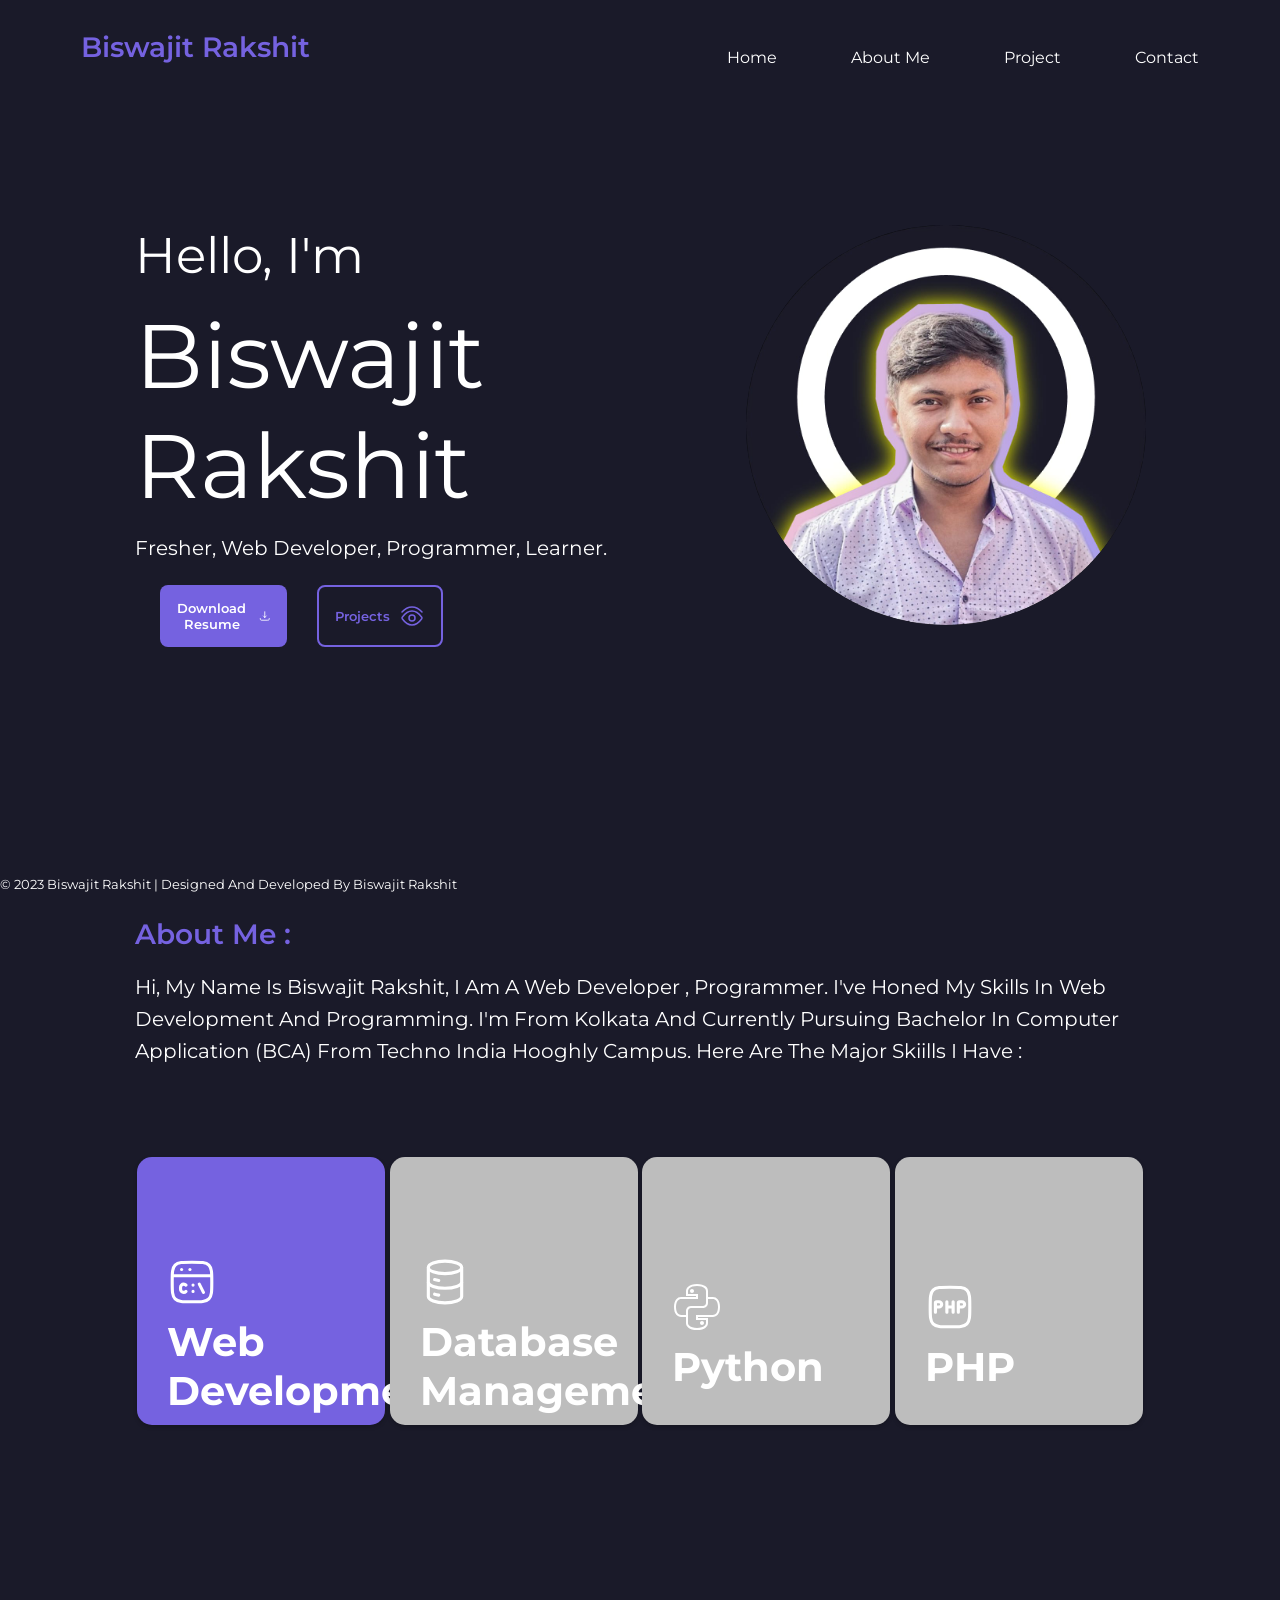
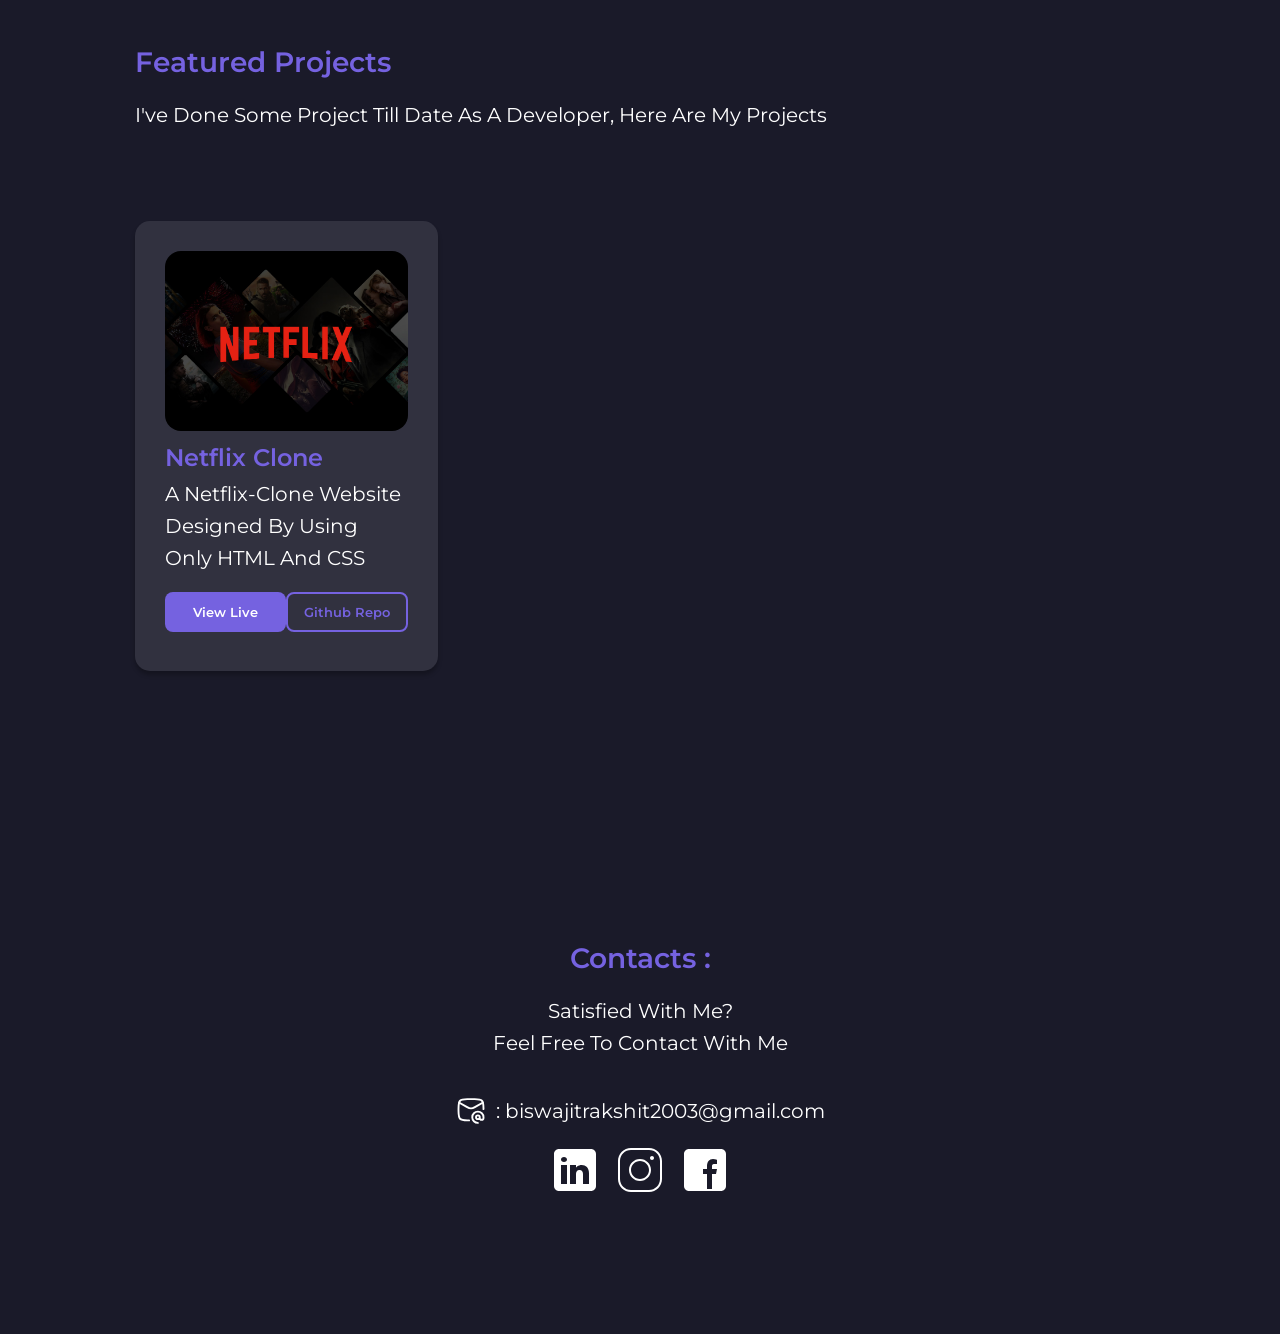
==== index.html @ 717f6776 "4.3" ====
<!DOCTYPE html>
<html lang="en">

<head>
    <meta charset="UTF-8">
    <meta name="viewport" content="width=device-width, initial-scale=1.0">
    <title>Biswajit Rakshit</title>
    <link rel="stylesheet" href="style.css?v=2">
</head>

<body>
    <header>
        <nav>
            <h1>Biswajit Rakshit</h1>
            <ul>
                <li><a href="#home">Home</a></li>
                <li><a href="#about">About Me</a></li>
                <li><a href="#project">Project</a></li>
                <li><a href="#contact">Contact</a></li>
            </ul>
        </nav>
    </header>
    <main>
        <div class="container" id="home">
            <div class="box1">
                <div class="hello">Hello, I'm</div>
                <div class="name">Biswajit Rakshit</div>
                <div class="profile">Fresher, Web Developer, Programmer, Learner. </div>
                <div class="button">
                    <button><span>Download Resume</span><svg xmlns="http://www.w3.org/2000/svg" width="24" height="24" viewBox="0 0 24 24" fill="none" class="injected-svg" data-src="https://hugeicons.storage.googleapis.com/icons/download-04-stroke-rounded.svg?type=svg" xmlns:xlink="http://www.w3.org/1999/xlink" role="img" color="#ffffff">
                        <path d="M12 14.5L12 4.5M12 14.5C11.2998 14.5 9.99153 12.5057 9.5 12M12 14.5C12.7002 14.5 14.0085 12.5057 14.5 12" stroke="#ffffff" stroke-width="1.5" stroke-linecap="round" stroke-linejoin="round"></path>
                        <path d="M20 16.5C20 18.982 19.482 19.5 17 19.5H7C4.518 19.5 4 18.982 4 16.5" stroke="#ffffff" stroke-width="1.5" stroke-linecap="round" stroke-linejoin="round"></path>
                        </svg></button>
                        <button><span>Projects</span><svg xmlns="http://www.w3.org/2000/svg" width="24" height="24" viewBox="0 0 24 24" fill="none" class="injected-svg" data-src="https://hugeicons.storage.googleapis.com/icons/eye-stroke-rounded.svg?type=svg" xmlns:xlink="http://www.w3.org/1999/xlink" role="img" color="#7562e0">
                            <path d="M2 8C2 8 6.47715 3 12 3C17.5228 3 22 8 22 8" stroke="#7562e0" stroke-width="1.5" stroke-linecap="round"></path>
                            <path d="M21.544 13.045C21.848 13.4713 22 13.6845 22 14C22 14.3155 21.848 14.5287 21.544 14.955C20.1779 16.8706 16.6892 21 12 21C7.31078 21 3.8221 16.8706 2.45604 14.955C2.15201 14.5287 2 14.3155 2 14C2 13.6845 2.15201 13.4713 2.45604 13.045C3.8221 11.1294 7.31078 7 12 7C16.6892 7 20.1779 11.1294 21.544 13.045Z" stroke="#7562e0" stroke-width="1.5"></path>
                            <path d="M15 14C15 12.3431 13.6569 11 12 11C10.3431 11 9 12.3431 9 14C9 15.6569 10.3431 17 12 17C13.6569 17 15 15.6569 15 14Z" stroke="#7562e0" stroke-width="1.5"></path>
                            </svg></button>
                </div>
            </div>
            <div class="box2">
                <img src="image/img.jpg" alt="image">
            </div>
        </div>
        <div class="aboutme" id="about">
            <h1>About Me :</h1>
            <p>Hi, my name is Biswajit Rakshit, I am a web developer , Programmer. I've honed my skills in Web Development and programming. i'm from kolkata and currently pursuing bachelor in computer application (BCA) from techno india hooghly campus. Here are the major skiills i have : </p>
            <div class="section">
                <div class="webdev"><svg xmlns="http://www.w3.org/2000/svg" width="50" height="50" viewBox="0 0 24 24" fill="none">
                    <path d="M2.5 12C2.5 7.52166 2.5 5.28249 3.89124 3.89124C5.28249 2.5 7.52166 2.5 12 2.5C16.4783 2.5 18.7175 2.5 20.1088 3.89124C21.5 5.28249 21.5 7.52166 21.5 12C21.5 16.4783 21.5 18.7175 20.1088 20.1088C18.7175 21.5 16.4783 21.5 12 21.5C7.52166 21.5 5.28249 21.5 3.89124 20.1088C2.5 18.7175 2.5 16.4783 2.5 12Z" stroke="#ffffff" stroke-width="1.5"/>
                    <path d="M2.5 9H21.5" stroke="#ffffff" stroke-width="1.5" stroke-linejoin="round"/>
                    <path d="M7 6H7.00898" stroke="#ffffff" stroke-width="1.5" stroke-linecap="round" stroke-linejoin="round"/>
                    <path d="M11 6H11.009" stroke="#ffffff" stroke-width="1.5" stroke-linecap="round" stroke-linejoin="round"/>
                    <path d="M9.11805 13.5C8.84339 13.1931 8.44425 13 8 13C7.17157 13 6.5 13.6716 6.5 14.5V15.5C6.5 16.3284 7.17157 17 8 17C8.44425 17 8.84339 16.8069 9.11805 16.5" stroke="#ffffff" stroke-width="1.5" stroke-linecap="round" stroke-linejoin="round"/>
                    <path d="M15.5 13L17.5 17" stroke="#ffffff" stroke-width="1.5" stroke-linecap="round" stroke-linejoin="round"/>
                    <path d="M12.4922 13.5H12.5012M12.4922 16.5H12.5012" stroke="#ffffff" stroke-width="1.5" stroke-linecap="round" stroke-linejoin="round"/>
                    </svg><h2>Web Development</h2></div>
                <div class="dbms"><svg xmlns="http://www.w3.org/2000/svg" width="50" height="50" viewBox="0 0 24 24" fill="none">
                    <ellipse cx="12" cy="5" rx="8" ry="3" stroke="#ffffff" stroke-width="1.5"/>
                    <path d="M7 10.8418C7.60158 11.0226 8.27434 11.1716 9 11.2817" stroke="#ffffff" stroke-width="1.5" stroke-linecap="round"/>
                    <path d="M20 12C20 13.6569 16.4183 15 12 15C7.58172 15 4 13.6569 4 12" stroke="#ffffff" stroke-width="1.5"/>
                    <path d="M7 17.8418C7.60158 18.0226 8.27434 18.1716 9 18.2817" stroke="#ffffff" stroke-width="1.5" stroke-linecap="round"/>
                    <path d="M20 5V19C20 20.6569 16.4183 22 12 22C7.58172 22 4 20.6569 4 19V5" stroke="#ffffff" stroke-width="1.5"/>
                    </svg><h2>Database Management</h2></div>
                <div class="python"><svg xmlns="http://www.w3.org/2000/svg" x="0px" y="0px" width="50" height="50" viewBox="0,0,256,256">
                    <g fill="#ffffff" fill-rule="nonzero" stroke="none" stroke-width="1" stroke-linecap="butt" stroke-linejoin="miter" stroke-miterlimit="10" stroke-dasharray="" stroke-dashoffset="0" font-family="none" font-weight="none" font-size="none" text-anchor="none" style="mix-blend-mode: normal"><g transform="scale(5.12,5.12)"><path d="M25,2c-4.05859,0 -6.8125,0.96875 -8.5625,2.375c-1.75,1.40625 -2.4375,3.21484 -2.4375,4.71875v4.90625h10v1h-14.90625c-1.82812,0 -3.68359,0.79297 -5,2.46875c-1.31641,1.67578 -2.09375,4.17578 -2.09375,7.53125c0,3.35547 0.77734,5.85547 2.09375,7.53125c1.31641,1.67578 3.17188,2.46875 5,2.46875h4.90625v5.90625c0,1.50391 0.6875,3.3125 2.4375,4.71875c1.75,1.40625 4.50391,2.375 8.5625,2.375c4.05859,0 6.8125,-0.96875 8.5625,-2.375c1.75,-1.40625 2.4375,-3.21484 2.4375,-4.71875v-4.90625h-10v-1h14.90625c1.82813,0 3.68359,-0.79297 5,-2.46875c1.31641,-1.67578 2.09375,-4.17578 2.09375,-7.53125c0,-3.35547 -0.77734,-5.85547 -2.09375,-7.53125c-1.31641,-1.67578 -3.17187,-2.46875 -5,-2.46875h-4.90625v-5.90625c0,-1.54297 -0.68359,-3.35547 -2.4375,-4.75c-1.75391,-1.39453 -4.50781,-2.34375 -8.5625,-2.34375zM25,4c3.74609,0 6.01563,0.875 7.3125,1.90625c1.29688,1.03125 1.6875,2.23047 1.6875,3.1875v11.90625c0,1.65625 -1.34375,3 -3,3h-12c-2.05859,0 -3.83203,1.26953 -4.59375,3.0625c-0.12891,0.29688 -0.24609,0.61328 -0.3125,0.9375c-0.06641,0.32422 -0.09375,0.65625 -0.09375,1v4h-4.90625c-1.26953,0 -2.44531,-0.49609 -3.40625,-1.71875c-0.96094,-1.22266 -1.6875,-3.23828 -1.6875,-6.28125c0,-3.04297 0.72656,-5.05859 1.6875,-6.28125c0.96094,-1.22266 2.13672,-1.71875 3.40625,-1.71875h16.90625v-5h-10v-2.90625c0,-0.89453 0.38672,-2.11328 1.6875,-3.15625c1.30078,-1.04297 3.57031,-1.9375 7.3125,-1.9375zM20,7c-1.10156,0 -2,0.89844 -2,2c0,1.10156 0.89844,2 2,2c1.10156,0 2,-0.89844 2,-2c0,-1.10156 -0.89844,-2 -2,-2zM36,17h4.90625c1.26953,0 2.44531,0.49609 3.40625,1.71875c0.96094,1.22266 1.6875,3.23828 1.6875,6.28125c0,3.04297 -0.72656,5.05859 -1.6875,6.28125c-0.96094,1.22266 -2.13672,1.71875 -3.40625,1.71875h-16.90625v5h10v2.90625c0,0.89453 -0.38672,2.11328 -1.6875,3.15625c-1.30078,1.04297 -3.57031,1.9375 -7.3125,1.9375c-3.74219,0 -6.01172,-0.89453 -7.3125,-1.9375c-1.30078,-1.04297 -1.6875,-2.26172 -1.6875,-3.15625v-11.90625c0,-0.20703 0.02344,-0.39844 0.0625,-0.59375c0.28125,-1.36719 1.48828,-2.40625 2.9375,-2.40625h12c2.74609,0 5,-2.25391 5,-5zM30,39c-1.10156,0 -2,0.89844 -2,2c0,1.10156 0.89844,2 2,2c1.10156,0 2,-0.89844 2,-2c0,-1.10156 -0.89844,-2 -2,-2z"></path></g></g>
                    </svg><h2>Python</h2></div>
                <div class="php"><svg xmlns="http://www.w3.org/2000/svg" width="50" height="50" viewBox="0 0 24 24" fill="none">
                    <path d="M2.5 12C2.5 7.52166 2.5 5.28249 3.89124 3.89124C5.28249 2.5 7.52166 2.5 12 2.5C16.4783 2.5 18.7175 2.5 20.1088 3.89124C21.5 5.28249 21.5 7.52166 21.5 12C21.5 16.4783 21.5 18.7175 20.1088 20.1088C18.7175 21.5 16.4783 21.5 12 21.5C7.52166 21.5 5.28249 21.5 3.89124 20.1088C2.5 18.7175 2.5 16.4783 2.5 12Z" stroke="#ffffff" stroke-width="1.5"/>
                    <path d="M5 12V10C5 9.72386 5.22386 9.5 5.5 9.5H6.75C7.44036 9.5 8 10.0596 8 10.75C8 11.4404 7.44036 12 6.75 12H5ZM5 12V14.5" stroke="#ffffff" stroke-width="1.5" stroke-linecap="round" stroke-linejoin="round"/>
                    <path d="M16 12V10C16 9.72386 16.2239 9.5 16.5 9.5H17.75C18.4404 9.5 19 10.0596 19 10.75C19 11.4404 18.4404 12 17.75 12H16ZM16 12V14.5" stroke="#ffffff" stroke-width="1.5" stroke-linecap="round" stroke-linejoin="round"/>
                    <path d="M10.5 9.5V12M10.5 14.5V12M13.5 9.5V12M13.5 14.5V12M10.5 12H13.5" stroke="#ffffff" stroke-width="1.5" stroke-linecap="round" stroke-linejoin="round"/>
                    </svg><h2>PHP</h2></div>
            </div>
        </div></h2>
        <div class="projects" id="project">
            <h1>Featured Projects</h1>
            <p>I've done some project till date as a developer, here are my projects</p>
            <div class="proj">
                <div>
                    <img src="image/netflix.jpg" alt="netflix-clone">
                    <h2>Netflix clone </h2>
                    <p>A netflix-clone website Designed by using only HTML and CSS</p>
                    <div class="linkbutton">
                        <button>View Live</button>
                        <button>Github Repo</button>
                    </div>
                </div>
            </div>
        </div>
        <div class="contact" id="contact">
            <h1>Contacts :</h1>
            <p>Satisfied With Me?</p>
            <p>feel free to contact with me</p>
            <p><svg xmlns="http://www.w3.org/2000/svg" width="30" height="30" viewBox="0 0 24 24" fill="none">
                <path d="M2 5L8.91302 8.92462C11.4387 10.3585 12.5613 10.3585 15.087 8.92462L22 5" stroke="#ffffff" stroke-width="1.5" stroke-linejoin="round"/>
                <path d="M10.5 19.5C10.0337 19.4939 9.56682 19.485 9.09883 19.4732C5.95033 19.3941 4.37608 19.3545 3.24496 18.2184C2.11383 17.0823 2.08114 15.5487 2.01577 12.4814C1.99475 11.4951 1.99474 10.5147 2.01576 9.52843C2.08114 6.46113 2.11382 4.92748 3.24495 3.79139C4.37608 2.6553 5.95033 2.61573 9.09882 2.53658C11.0393 2.4878 12.9607 2.48781 14.9012 2.53659C18.0497 2.61574 19.6239 2.65532 20.755 3.79141C21.8862 4.92749 21.9189 6.46114 21.9842 9.52844C21.9939 9.98251 21.9991 10.1965 21.9999 10.5" stroke="#ffffff" stroke-width="1.5" stroke-linecap="round" stroke-linejoin="round"/>
                <path d="M19 17C19 17.8284 18.3284 18.5 17.5 18.5C16.6716 18.5 16 17.8284 16 17C16 16.1716 16.6716 15.5 17.5 15.5C18.3284 15.5 19 16.1716 19 17ZM19 17V17.5C19 18.3284 19.6716 19 20.5 19C21.3284 19 22 18.3284 22 17.5V17C22 14.5147 19.9853 12.5 17.5 12.5C15.0147 12.5 13 14.5147 13 17C13 19.4853 15.0147 21.5 17.5 21.5" stroke="#ffffff" stroke-width="1.5" stroke-linecap="round" stroke-linejoin="round"/>
                </svg>: biswajitrakshit2003@gmail.com</p>
            <div class="links">
                <a target="_blank" href="https://www.linkedin.com/in/biswajit-rakshit-617ba7246/"><svg xmlns="http://www.w3.org/2000/svg" x="0px" y="0px" width="50" height="50" viewBox="0,0,256,256">
                    <g fill="#ffffff" fill-rule="nonzero" stroke="none" stroke-width="1" stroke-linecap="butt" stroke-linejoin="miter" stroke-miterlimit="10" stroke-dasharray="" stroke-dashoffset="0" font-family="none" font-weight="none" font-size="none" text-anchor="none" style="mix-blend-mode: normal"><g transform="scale(5.12,5.12)"><path d="M41,4h-32c-2.76,0 -5,2.24 -5,5v32c0,2.76 2.24,5 5,5h32c2.76,0 5,-2.24 5,-5v-32c0,-2.76 -2.24,-5 -5,-5zM17,20v19h-6v-19zM11,14.47c0,-1.4 1.2,-2.47 3,-2.47c1.8,0 2.93,1.07 3,2.47c0,1.4 -1.12,2.53 -3,2.53c-1.8,0 -3,-1.13 -3,-2.53zM39,39h-6c0,0 0,-9.26 0,-10c0,-2 -1,-4 -3.5,-4.04h-0.08c-2.42,0 -3.42,2.06 -3.42,4.04c0,0.91 0,10 0,10h-6v-19h6v2.56c0,0 1.93,-2.56 5.81,-2.56c3.97,0 7.19,2.73 7.19,8.26z"></path></g></g>
                    </svg></a>
                <a target="_blank" href="https://www.instagram.com/iam.biswa__/"><svg xmlns="http://www.w3.org/2000/svg" x="0px" y="0px" width="50" height="50" viewBox="0,0,256,256">
                    <g fill="#ffffff" fill-rule="nonzero" stroke="none" stroke-width="1" stroke-linecap="butt" stroke-linejoin="miter" stroke-miterlimit="10" stroke-dasharray="" stroke-dashoffset="0" font-family="none" font-weight="none" font-size="none" text-anchor="none" style="mix-blend-mode: normal"><g transform="scale(5.12,5.12)"><path d="M16,3c-7.16752,0 -13,5.83248 -13,13v18c0,7.16752 5.83248,13 13,13h18c7.16752,0 13,-5.83248 13,-13v-18c0,-7.16752 -5.83248,-13 -13,-13zM16,5h18c6.08648,0 11,4.91352 11,11v18c0,6.08648 -4.91352,11 -11,11h-18c-6.08648,0 -11,-4.91352 -11,-11v-18c0,-6.08648 4.91352,-11 11,-11zM37,11c-1.10457,0 -2,0.89543 -2,2c0,1.10457 0.89543,2 2,2c1.10457,0 2,-0.89543 2,-2c0,-1.10457 -0.89543,-2 -2,-2zM25,14c-6.06329,0 -11,4.93671 -11,11c0,6.06329 4.93671,11 11,11c6.06329,0 11,-4.93671 11,-11c0,-6.06329 -4.93671,-11 -11,-11zM25,16c4.98241,0 9,4.01759 9,9c0,4.98241 -4.01759,9 -9,9c-4.98241,0 -9,-4.01759 -9,-9c0,-4.98241 4.01759,-9 9,-9z"></path></g></g>
                    </svg></a>
                <a target="_blank" href="https://www.facebook.com/biswajit.rakshit.7781"><svg xmlns="http://www.w3.org/2000/svg" x="0px" y="0px" width="50" height="50" viewBox="0,0,256,256">
                    <g fill="#ffffff" fill-rule="nonzero" stroke="none" stroke-width="1" stroke-linecap="butt" stroke-linejoin="miter" stroke-miterlimit="10" stroke-dasharray="" stroke-dashoffset="0" font-family="none" font-weight="none" font-size="none" text-anchor="none" style="mix-blend-mode: normal"><g transform="scale(5.12,5.12)"><path d="M41,4h-32c-2.76,0 -5,2.24 -5,5v32c0,2.76 2.24,5 5,5h32c2.76,0 5,-2.24 5,-5v-32c0,-2.76 -2.24,-5 -5,-5zM37,19h-2c-2.14,0 -3,0.5 -3,2v3h5l-1,5h-4v15h-5v-15h-4v-5h4v-3c0,-4 2,-7 6,-7c2.9,0 4,1 4,1z"></path></g></g>
                    </svg></a>
            </div>
        </div>
    </main>
    <footer>
        <p>
            &copy; 2023 Biswajit Rakshit | Designed and developed by Biswajit Rakshit
        </p>
    </footer>
</body>

</html>
---- style.css ----
@import url('https://fonts.googleapis.com/css2?family=Montserrat&display=swap');

* {
    margin: 0;
    padding: 0;
    background: #1A1A29;
    color: #fff;
    font-family: 'Montserrat', sans-serif;
}

header {
    height: 10vh;
    width: 100%;
    position: sticky;
    top: 0;
    z-index: 1;
}

h1 {
    color: #7562E0;
    font-size: 28px;
    font-style: normal;
    font-weight: 600;
    line-height: normal;
    margin-bottom: 20px;
}

nav {
    display: flex;
    padding: 30px 0 0 0;
    justify-content: space-around;
    align-items: center;
    gap: 20%;
}

nav h1 {
    color: #7562E0;
    font-size: 28px;
    font-style: normal;
    font-weight: 600;
    line-height: normal;
}

nav ul {
    display: flex;
    list-style: none;
    justify-content: flex-end;
    gap: 74px;
}

nav ul li a {
    text-decoration: none;
    color: #FFFFFF;
}

.container {
    padding: 15vh;
    display: grid;
    justify-content: start;
    grid-template-columns: 50% 50%;
}

.container .box2 img {
    width: 400px;
    height: 400px;
    border-radius: 200px;
    border: transparent;
}

.hello {
    font-size: 50px;
}

.name {
    font-size: 90px;
    padding: 15px 0;
}

.profile {
    font-size: 20px;
}

.button {
    display: flex;
    gap: 5px;
}

.button button {
    margin: 5% 0 0 5%;
    width: 25%;
    border: none;
    font-weight: 600;
    padding: 15px;
    cursor: pointer;
    display: flex;
    justify-content: center;
    align-items: center;
    background-color: #7562E0;
    border-radius: 8px;
    gap: 10px;
}

.button button:nth-child(2) {
    background: transparent;
    border: 2px solid #7562E0;
}

.button button span,
.button button svg {
    color: #fff;
    background-color: #7562E0;
}

.button button:nth-child(2) span,
.button button:nth-child(2) svg {
    color: #7562E0;
    background: transparent;
    font-weight: 600;
}

.box2 {
    display: flex;
    justify-content: center;
    padding-left: 21%;
}

.aboutme {
    padding: 15vh;
}

p {
    text-transform: capitalize;
    line-height: 32px;
    font-size: 20px;
}

.aboutme .section {
    height: 17vw;
    display: grid;
    grid-template-columns: 1fr 1fr 1fr 1fr;
    justify-items: center;
    justify-content: space-between;
    margin-top: 10vh;
}

.aboutme .section>div {
    width: 17vw;
    display: flex;
    justify-content: center;
    padding-top: 100px;
    padding-left: 30px;
    flex-direction: column;
    border-radius: 15px;
}

.aboutme .section>div h2,
.aboutme .section>div svg {
    background: transparent;
    font-size: 40px;
    padding-bottom: 10px;
}

.aboutme .section .webdev {
    background: #7562E0;
    box-shadow: 0px 2px 4px 0px rgba(0, 0, 0, 0.20);
}

.aboutme .section .dbms {
    background: #BDBDBD;
    box-shadow: 0px 2px 4px 0px rgba(0, 0, 0, 0.20);
}

.aboutme .section .python {
    background: #BDBDBD;
    box-shadow: 0px 2px 4px 0px rgba(0, 0, 0, 0.20);
}

.aboutme .section .php {
    background: #BDBDBD;
    box-shadow: 0px 2px 4px 0px rgba(0, 0, 0, 0.20);
}

.projects {
    padding: 15vh;
}

.projects .proj {
    margin-top: 10vh;
    display: grid;
    grid-template-columns: 1fr 1fr 1fr;
    height: 50vh;
    gap: 5%;
}

.proj>div {
    border-radius: 15px;
    background: #31313F;
    box-shadow: 0px 4px 4px 0px rgba(0, 0, 0, 0.25);
    display: flex;
    align-items: center;
    flex-direction: column;
}

.proj>div>img {
    object-fit: cover;
    border-radius: 16px;
    height: 40%;
    width: 80%;
    margin-top: 10%;
}

.proj>div>h2 {
    margin-top: 4%;
    width: 80%;
    text-transform: capitalize;
    background: transparent;
    color: #7562E0;
    font-size: 24px;
    font-weight: 600;
    line-height: normal;
}
.proj>div>p{
    margin: 2% 0;
    background: transparent;
    width: 80%;
}

.linkbutton {
width: 80%;
display: flex;
justify-content: space-around;
background: transparent;
margin: 4%;
}
.linkbutton button{
    height: 40px;
    width: 130px;
    color: #fff;
    background-color: #7562E0;
    border: none;
    font-weight: 600;
    cursor: pointer;
    border-radius: 8px;
}
.linkbutton button:nth-child(2){
    background: transparent;
    border: 2px solid #7562E0;
    color: #7562E0;
    font-weight: 600;
}

.contact {
    padding: 15vh;
    display: flex;
    align-items: center;
    justify-content: center;
    flex-direction: column;
}

.contact p:nth-child(4) {
    padding: 2vh;
    text-transform: none;
    display: flex;
    align-items: center;
    gap: 10px;
    margin-top: 2vh;
}

.links {
    display: flex;
    gap: 15px;
}

footer {
    color: aqua;
    width: 100vw;
    font-size: 12px;
    position: fixed;
    bottom: 0;
    padding-top: 10px;
}

footer p {
    text-transform: capitalize;
    font-size: 13px;
}

@media only screen and (max-width:455px) {
    * {
        margin: 0;
        padding: 0;
    }

    header {
        width: 100%;
        height: auto;
        padding-bottom: 20px;
    }

    nav {
        display: block;
    }

    nav h1 {
        margin-top: 0%;
        text-align: center;
    }

    nav ul {
        margin: auto;
        padding-top: 25px;
        width: 90vw;
        gap: 45px;
        justify-content: center;
        text-wrap: nowrap;
    }

    .hello {
        font-size: 30px;
    }

    .name {
        font-size: 40px;
    }

    .profile {
        font-size: 13px;
    }

    .container {
        display: flex;
        flex-direction: column;
        gap: 30px;
        padding: 100px 0px 100px 40px;
    }

    .box2 {
        align-items: center;
        padding: 0 0 0 0;
        margin-top: 25px;
    }

    .container .box2 img {
        width: 280px;
        height: 280px;
        margin: auto;
    }
    .aboutme .section{
        height: 31vw;
        grid-template-columns: 1fr 1fr;
        gap: 10px;
    }
    
    .aboutme .section>div{
        width: 31vw;
        padding-bottom:5%;
    }
    .aboutme .section>div h2{
        font-size: 15px;
    }
    .projects{
        margin-top: 30vh;
    }
    .button button {
        width: 140px;
        margin-top: 10%;
    }
    .aboutme,.projects,.contact{
        padding:15% 10%;
    }
    .projects .proj{
       display: flex;
       flex-direction: column;
    }

    .contact p:nth-child(4){
        font-size: 16px;
    }
    .contact{
        padding-bottom: 30%;
    }
    footer p{
        font-size: 10px;
    }
}
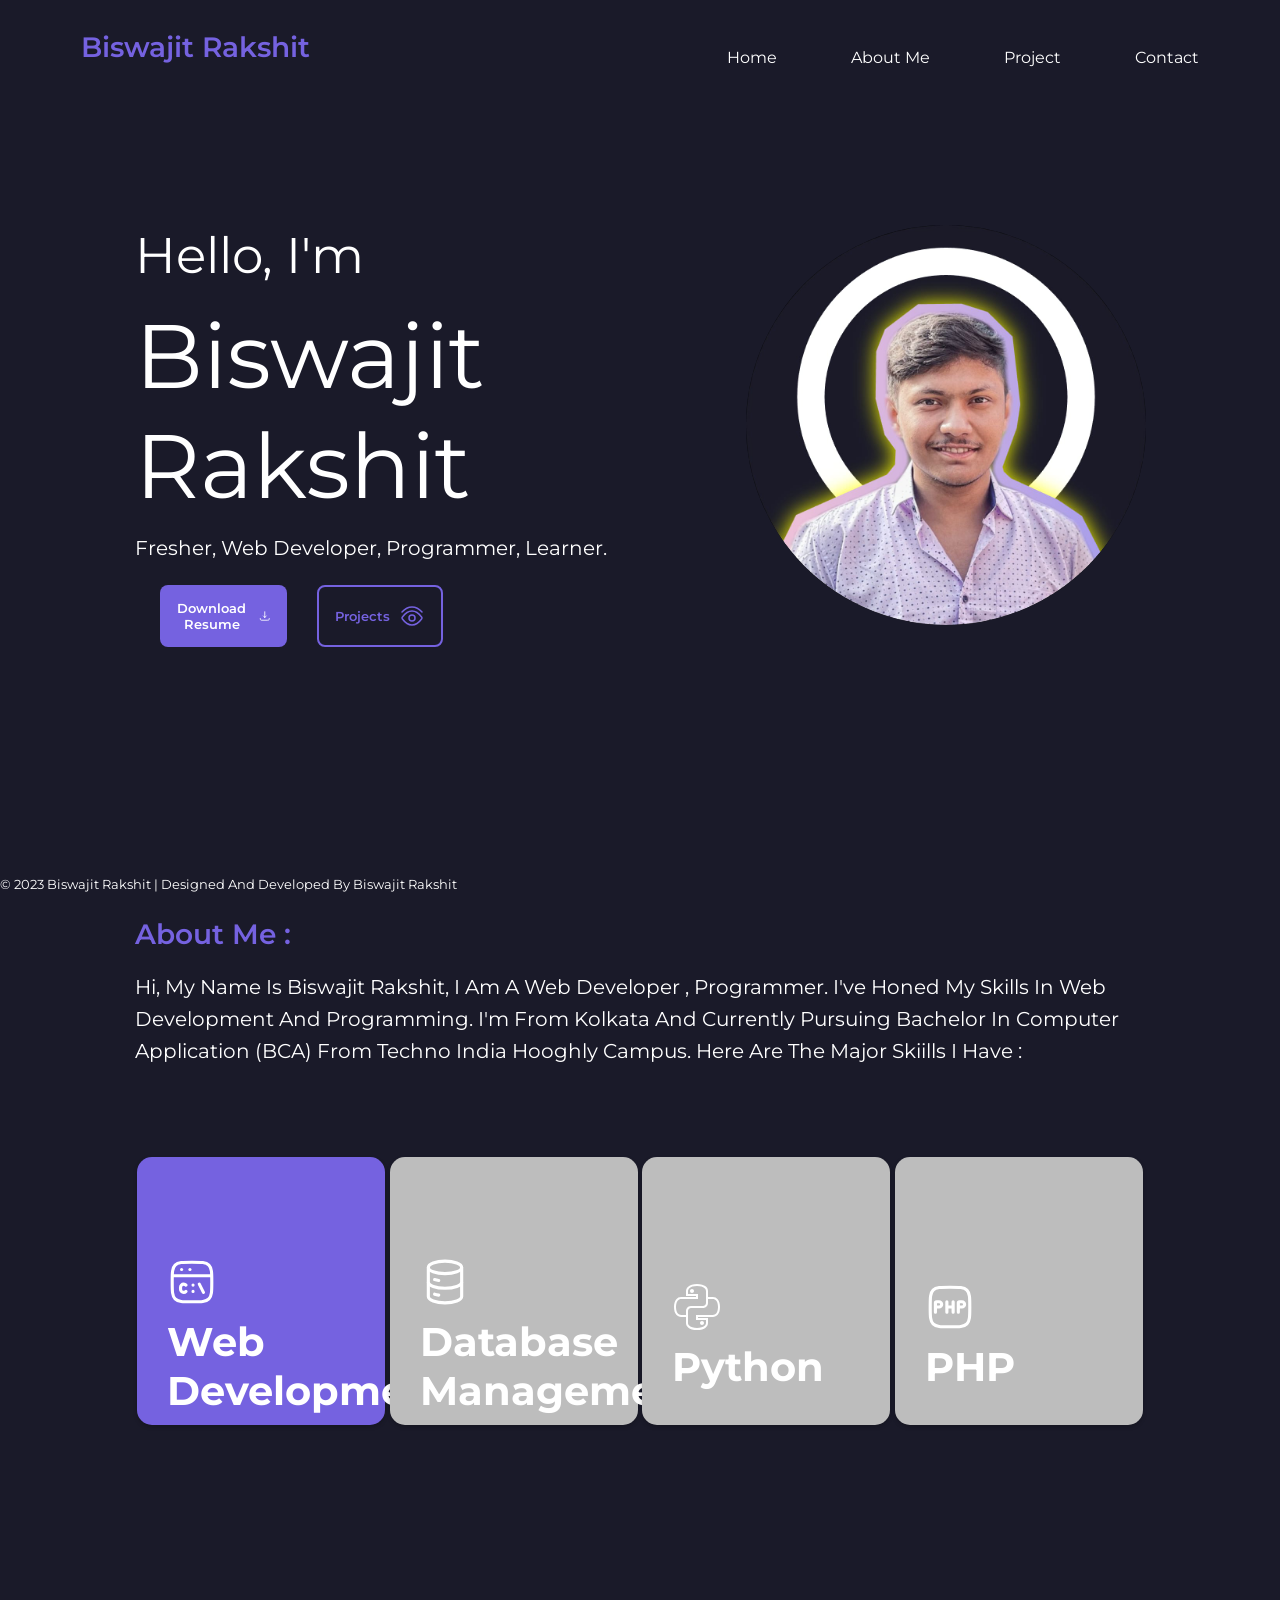
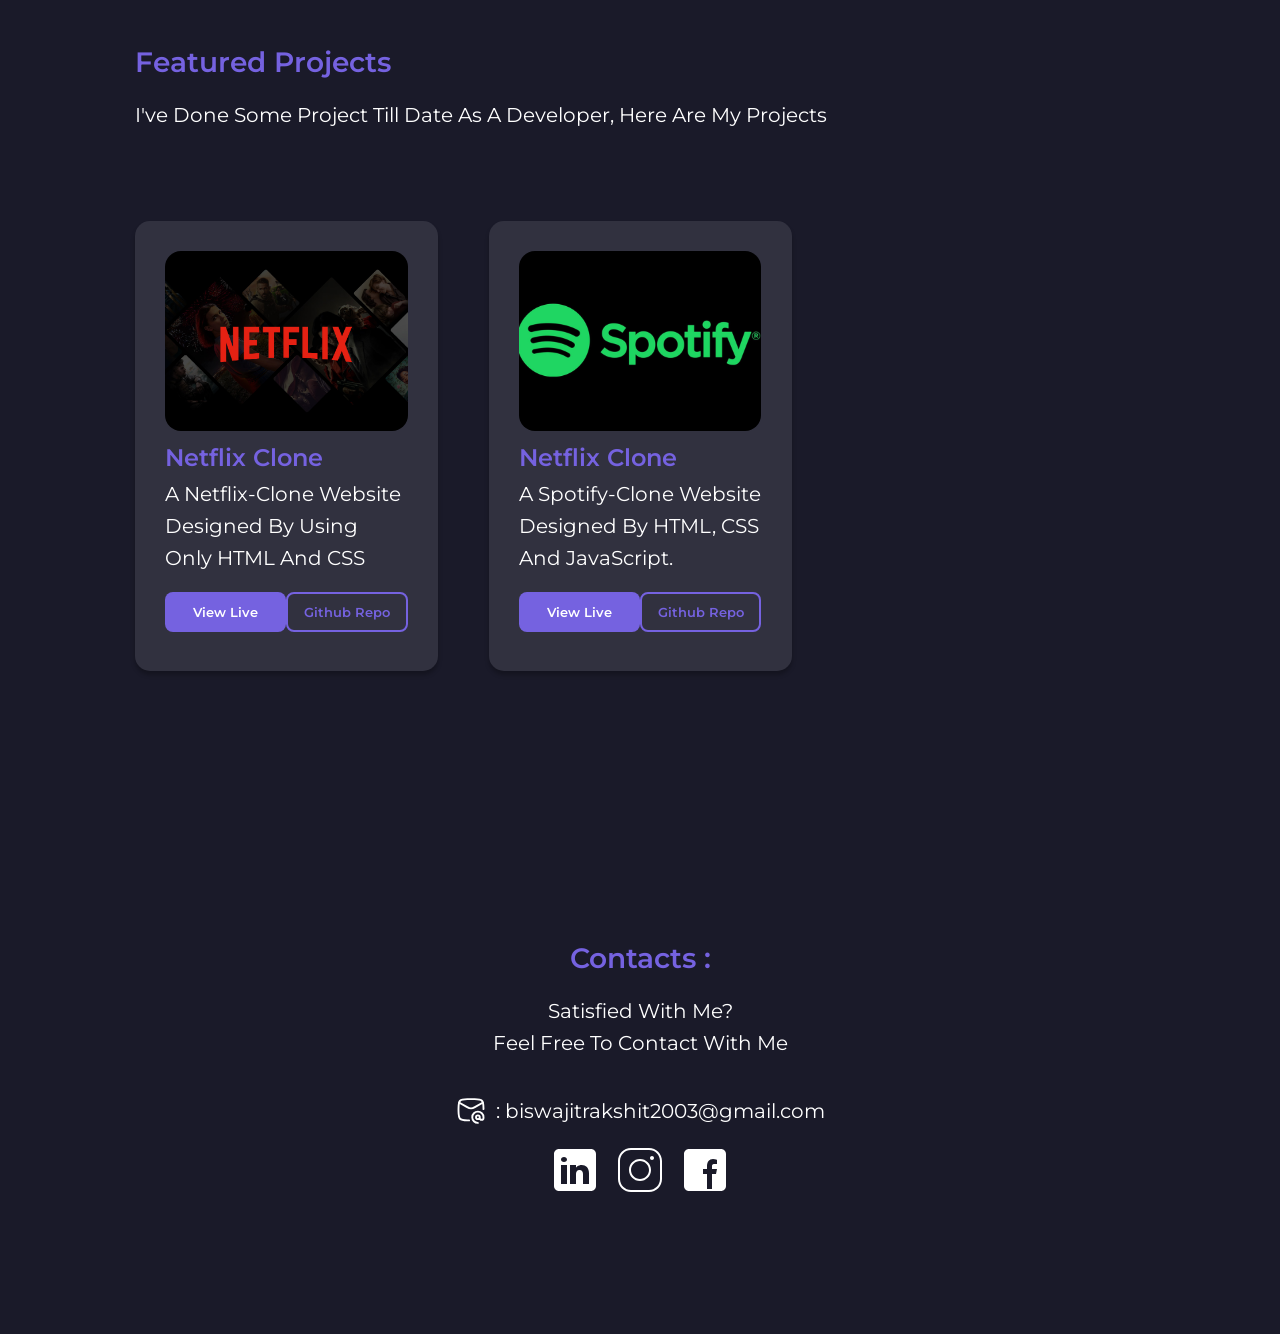
==== commit 31c82cd5: "4.3" ====
--- a/index.html
+++ b/index.html
@@ -86,6 +86,15 @@
                         <button>Github Repo</button>
                     </div>
                 </div>
+                <div>
+                    <img src="image/spotify.jpg" alt="spotify-clone">
+                    <h2>Netflix clone </h2>
+                    <p>A spotify-clone website Designed by HTML, CSS and JavaScript.</p>
+                    <div class="linkbutton">
+                        <button>View Live</button>
+                        <button>Github Repo</button>
+                    </div>
+                </div>
             </div>
         </div>
         <div class="contact" id="contact">
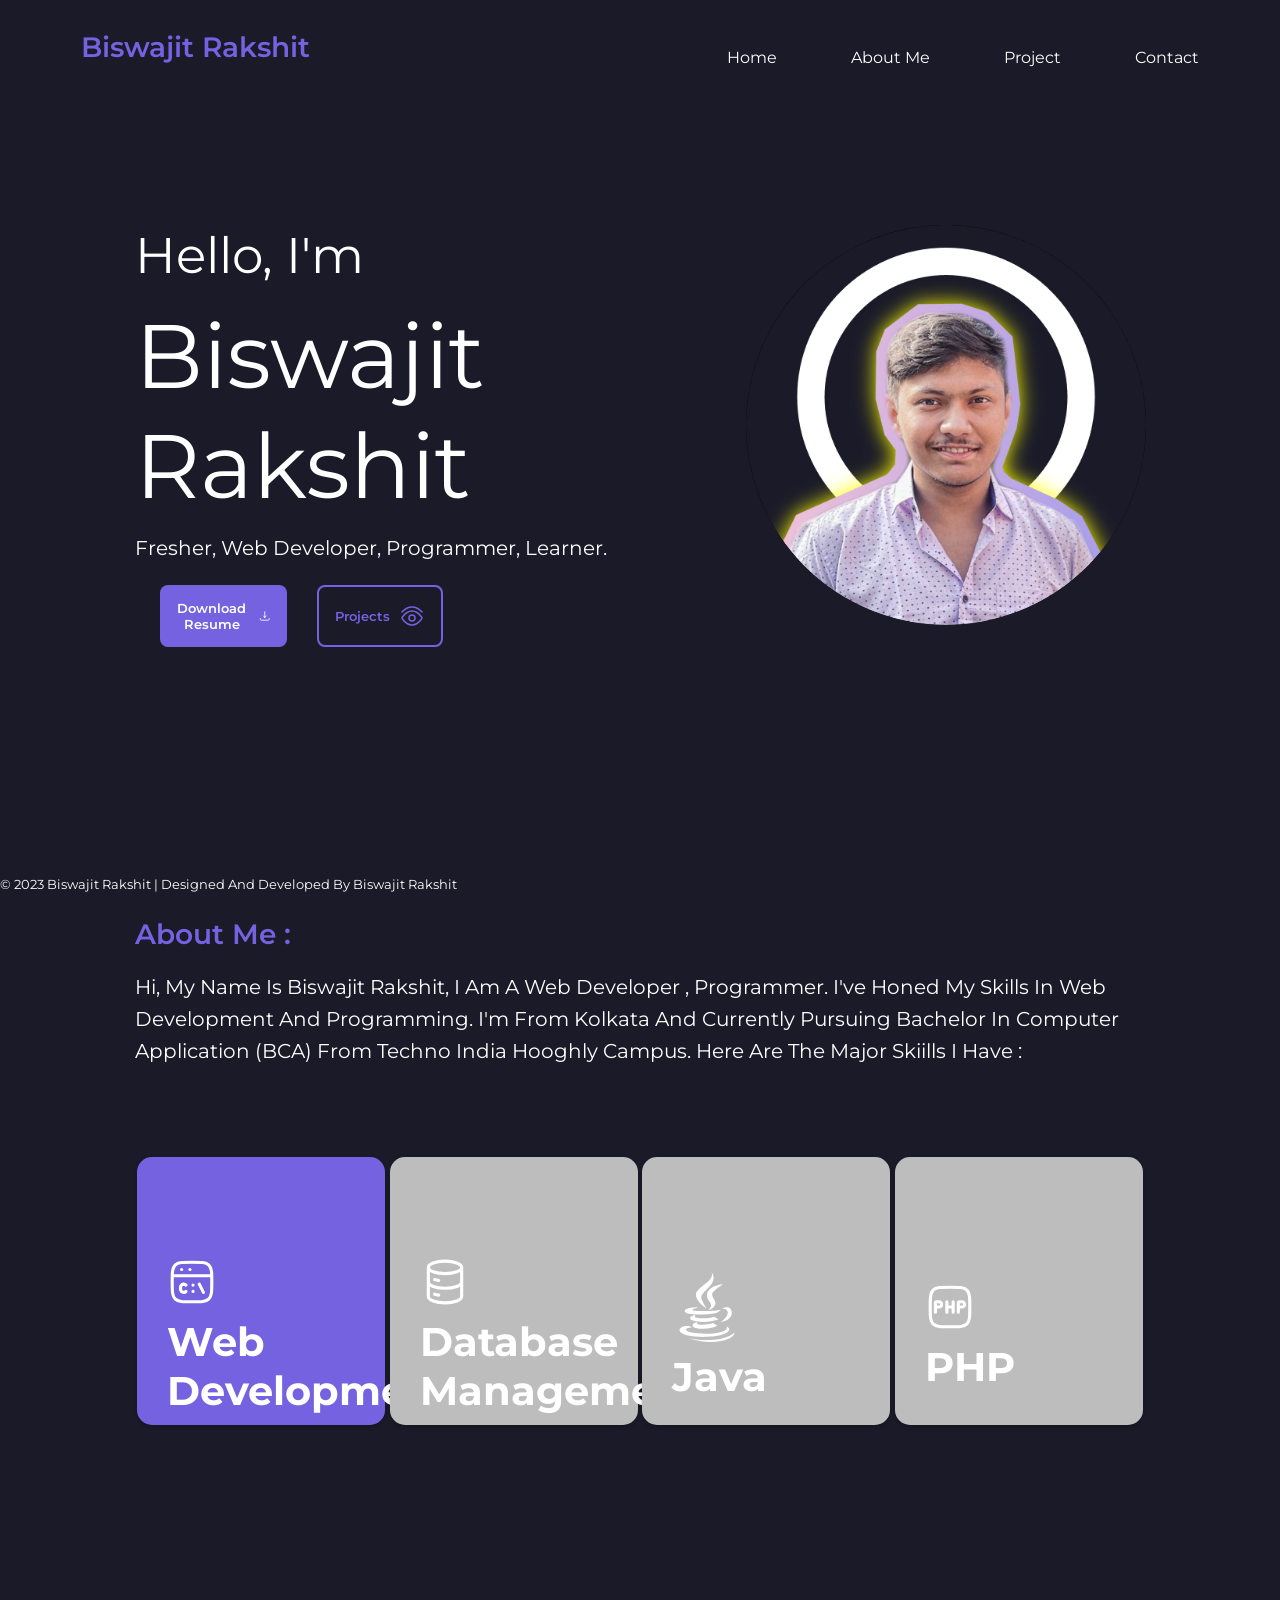
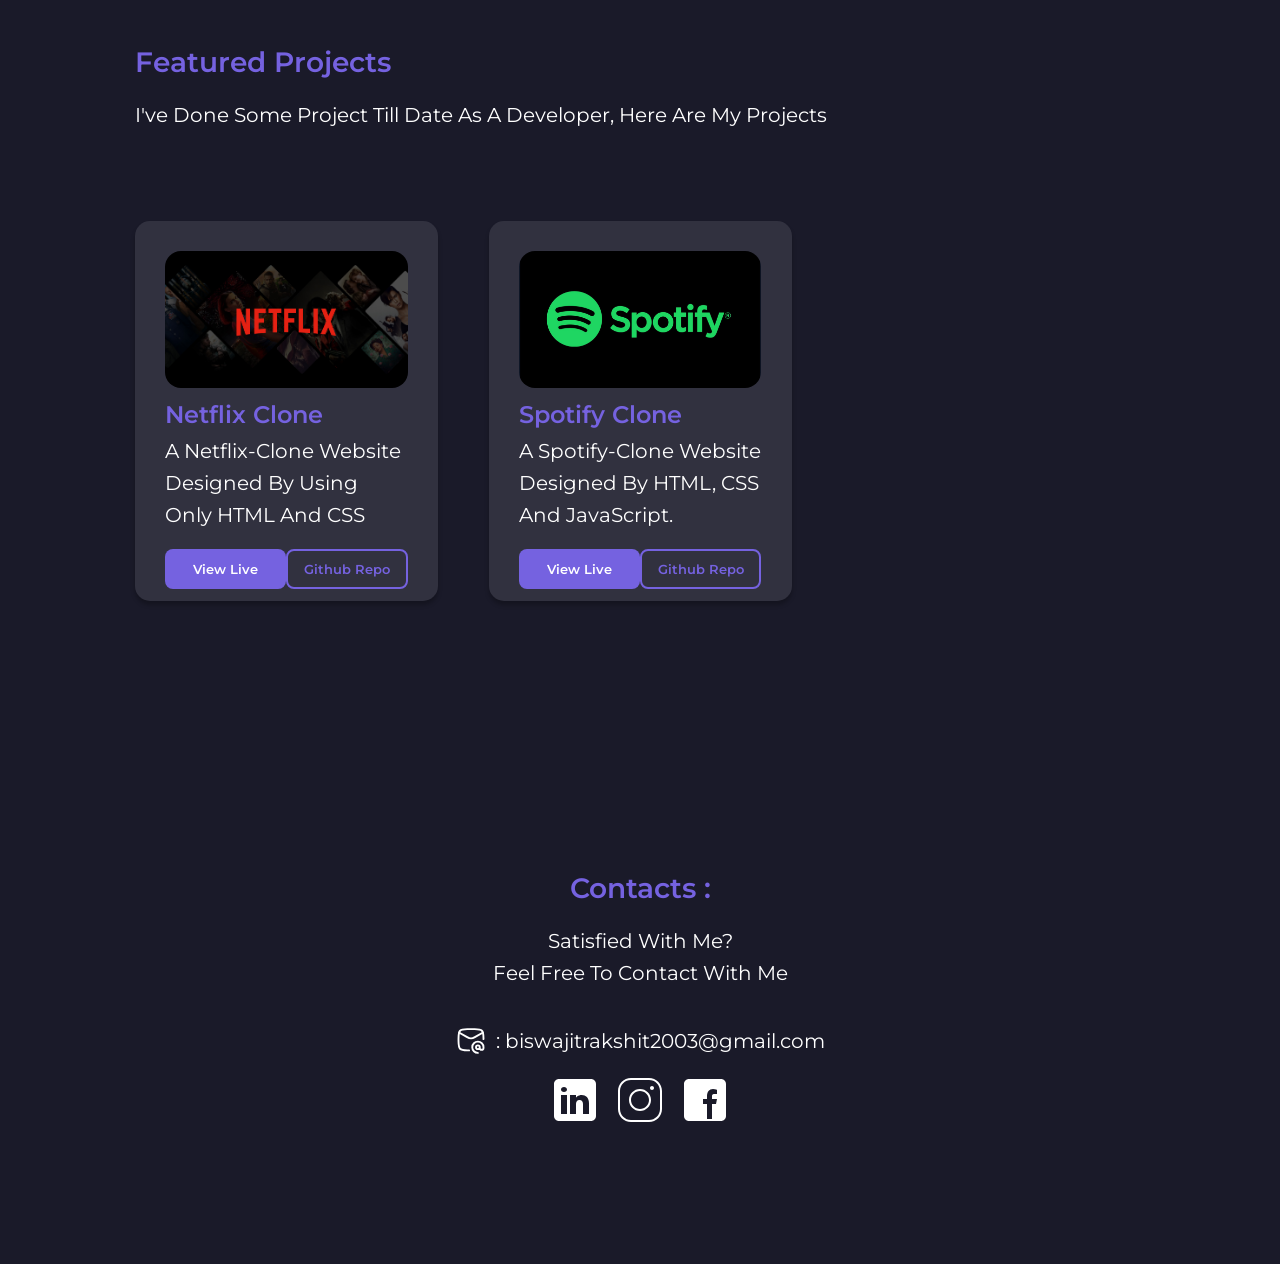
==== commit c0e6a923: "update" ====
--- a/index.html
+++ b/index.html
@@ -6,6 +6,8 @@
     <meta name="viewport" content="width=device-width, initial-scale=1.0">
     <title>Biswajit Rakshit</title>
     <link rel="stylesheet" href="style.css?v=2">
+    <link rel="stylesheet" href="mobile.css">
+    <link rel="icon" href="image/portfolio.ico" type="image/x-icon">
 </head>
 
 <body>
@@ -62,9 +64,9 @@
                     <path d="M7 17.8418C7.60158 18.0226 8.27434 18.1716 9 18.2817" stroke="#ffffff" stroke-width="1.5" stroke-linecap="round"/>
                     <path d="M20 5V19C20 20.6569 16.4183 22 12 22C7.58172 22 4 20.6569 4 19V5" stroke="#ffffff" stroke-width="1.5"/>
                     </svg><h2>Database Management</h2></div>
-                <div class="python"><svg xmlns="http://www.w3.org/2000/svg" x="0px" y="0px" width="50" height="50" viewBox="0,0,256,256">
-                    <g fill="#ffffff" fill-rule="nonzero" stroke="none" stroke-width="1" stroke-linecap="butt" stroke-linejoin="miter" stroke-miterlimit="10" stroke-dasharray="" stroke-dashoffset="0" font-family="none" font-weight="none" font-size="none" text-anchor="none" style="mix-blend-mode: normal"><g transform="scale(5.12,5.12)"><path d="M25,2c-4.05859,0 -6.8125,0.96875 -8.5625,2.375c-1.75,1.40625 -2.4375,3.21484 -2.4375,4.71875v4.90625h10v1h-14.90625c-1.82812,0 -3.68359,0.79297 -5,2.46875c-1.31641,1.67578 -2.09375,4.17578 -2.09375,7.53125c0,3.35547 0.77734,5.85547 2.09375,7.53125c1.31641,1.67578 3.17188,2.46875 5,2.46875h4.90625v5.90625c0,1.50391 0.6875,3.3125 2.4375,4.71875c1.75,1.40625 4.50391,2.375 8.5625,2.375c4.05859,0 6.8125,-0.96875 8.5625,-2.375c1.75,-1.40625 2.4375,-3.21484 2.4375,-4.71875v-4.90625h-10v-1h14.90625c1.82813,0 3.68359,-0.79297 5,-2.46875c1.31641,-1.67578 2.09375,-4.17578 2.09375,-7.53125c0,-3.35547 -0.77734,-5.85547 -2.09375,-7.53125c-1.31641,-1.67578 -3.17187,-2.46875 -5,-2.46875h-4.90625v-5.90625c0,-1.54297 -0.68359,-3.35547 -2.4375,-4.75c-1.75391,-1.39453 -4.50781,-2.34375 -8.5625,-2.34375zM25,4c3.74609,0 6.01563,0.875 7.3125,1.90625c1.29688,1.03125 1.6875,2.23047 1.6875,3.1875v11.90625c0,1.65625 -1.34375,3 -3,3h-12c-2.05859,0 -3.83203,1.26953 -4.59375,3.0625c-0.12891,0.29688 -0.24609,0.61328 -0.3125,0.9375c-0.06641,0.32422 -0.09375,0.65625 -0.09375,1v4h-4.90625c-1.26953,0 -2.44531,-0.49609 -3.40625,-1.71875c-0.96094,-1.22266 -1.6875,-3.23828 -1.6875,-6.28125c0,-3.04297 0.72656,-5.05859 1.6875,-6.28125c0.96094,-1.22266 2.13672,-1.71875 3.40625,-1.71875h16.90625v-5h-10v-2.90625c0,-0.89453 0.38672,-2.11328 1.6875,-3.15625c1.30078,-1.04297 3.57031,-1.9375 7.3125,-1.9375zM20,7c-1.10156,0 -2,0.89844 -2,2c0,1.10156 0.89844,2 2,2c1.10156,0 2,-0.89844 2,-2c0,-1.10156 -0.89844,-2 -2,-2zM36,17h4.90625c1.26953,0 2.44531,0.49609 3.40625,1.71875c0.96094,1.22266 1.6875,3.23828 1.6875,6.28125c0,3.04297 -0.72656,5.05859 -1.6875,6.28125c-0.96094,1.22266 -2.13672,1.71875 -3.40625,1.71875h-16.90625v5h10v2.90625c0,0.89453 -0.38672,2.11328 -1.6875,3.15625c-1.30078,1.04297 -3.57031,1.9375 -7.3125,1.9375c-3.74219,0 -6.01172,-0.89453 -7.3125,-1.9375c-1.30078,-1.04297 -1.6875,-2.26172 -1.6875,-3.15625v-11.90625c0,-0.20703 0.02344,-0.39844 0.0625,-0.59375c0.28125,-1.36719 1.48828,-2.40625 2.9375,-2.40625h12c2.74609,0 5,-2.25391 5,-5zM30,39c-1.10156,0 -2,0.89844 -2,2c0,1.10156 0.89844,2 2,2c1.10156,0 2,-0.89844 2,-2c0,-1.10156 -0.89844,-2 -2,-2z"></path></g></g>
-                    </svg><h2>Python</h2></div>
+                <div class="java"><svg xmlns="http://www.w3.org/2000/svg" x="0px" y="0px" width="70" height="70" viewBox="0,0,256,256">
+                    <g fill="#ffffff" fill-rule="nonzero" stroke="none" stroke-width="1" stroke-linecap="butt" stroke-linejoin="miter" stroke-miterlimit="10" stroke-dasharray="" stroke-dashoffset="0" font-family="none" font-weight="none" font-size="none" text-anchor="none" style="mix-blend-mode: normal"><g transform="scale(5.12,5.12)"><path d="M28.1875,0c2.75,6.36328 -9.85937,10.29297 -11.03125,15.59375c-1.07422,4.87109 7.49219,10.53125 7.5,10.53125c-1.30078,-2.01562 -2.25781,-3.67578 -3.5625,-6.8125c-2.20703,-5.30469 13.44141,-10.10547 7.09375,-19.3125zM36.5625,8.8125c0,0 -11.0625,0.71094 -11.625,7.78125c-0.25,3.14844 2.91016,4.80469 3,7.09375c0.07422,1.87109 -1.875,3.4375 -1.875,3.4375c0,0 3.54688,-0.67578 4.65625,-3.53125c1.23047,-3.16797 -2.39844,-5.30859 -2.03125,-7.84375c0.35156,-2.42578 7.875,-6.9375 7.875,-6.9375zM19.1875,25.15625c0,0 -10.125,-0.14453 -10.125,2.71875c0,2.99219 13.25391,3.21484 22.71875,1.375c0,0 2.51563,-1.73047 3.1875,-2.375c-6.20312,1.26563 -20.34375,1.40625 -20.34375,0.3125c0,-1.00781 4.5625,-2.03125 4.5625,-2.03125zM38.65625,25.15625c-0.99219,0.07813 -2.0625,0.46094 -3.03125,1.15625c2.28125,-0.49219 4.21875,0.92188 4.21875,2.53125c0,3.625 -5.25,7.03125 -5.25,7.03125c0,0 8.125,-0.92187 8.125,-6.875c0,-2.70312 -1.87891,-4.01562 -4.0625,-3.84375zM16.75,30.71875c-1.55469,0 -3.875,1.21875 -3.875,2.375c0,2.32422 11.6875,4.11328 20.34375,0.71875l-3,-1.84375c-5.86719,1.87891 -16.67187,1.26563 -13.46875,-1.25zM18.1875,35.9375c-2.12891,0 -3.53125,1.28516 -3.53125,2.25c0,2.98438 12.71484,3.28516 17.75,0.25l-3.1875,-2.03125c-3.76172,1.58984 -13.20312,1.83203 -11.03125,-0.46875zM11.09375,38.625c-3.46875,-0.07031 -5.71875,1.48828 -5.71875,2.78125c0,6.875 35.5,6.55859 35.5,-0.46875c0,-1.16797 -1.34766,-1.73437 -1.84375,-2c2.90234,6.71875 -29.0625,6.18359 -29.0625,2.21875c0,-0.90234 2.35156,-1.76562 4.53125,-1.34375l-1.84375,-1.0625c-0.54297,-0.08203 -1.06641,-0.11328 -1.5625,-0.125zM44.625,43.25c-5.39844,5.11719 -19.07812,6.97266 -32.84375,3.8125c13.76172,5.63281 32.77734,2.47266 32.84375,-3.8125z"></path></g></g>
+                    </svg><h2>Java</h2></div>
                 <div class="php"><svg xmlns="http://www.w3.org/2000/svg" width="50" height="50" viewBox="0 0 24 24" fill="none">
                     <path d="M2.5 12C2.5 7.52166 2.5 5.28249 3.89124 3.89124C5.28249 2.5 7.52166 2.5 12 2.5C16.4783 2.5 18.7175 2.5 20.1088 3.89124C21.5 5.28249 21.5 7.52166 21.5 12C21.5 16.4783 21.5 18.7175 20.1088 20.1088C18.7175 21.5 16.4783 21.5 12 21.5C7.52166 21.5 5.28249 21.5 3.89124 20.1088C2.5 18.7175 2.5 16.4783 2.5 12Z" stroke="#ffffff" stroke-width="1.5"/>
                     <path d="M5 12V10C5 9.72386 5.22386 9.5 5.5 9.5H6.75C7.44036 9.5 8 10.0596 8 10.75C8 11.4404 7.44036 12 6.75 12H5ZM5 12V14.5" stroke="#ffffff" stroke-width="1.5" stroke-linecap="round" stroke-linejoin="round"/>
@@ -82,17 +84,17 @@
                     <h2>Netflix clone </h2>
                     <p>A netflix-clone website Designed by using only HTML and CSS</p>
                     <div class="linkbutton">
-                        <button>View Live</button>
-                        <button>Github Repo</button>
+                        <button onclick="window.open().location.href='netflix_clone/index.html';">View Live</button>
+                        <button onclick="window.open().location.href='https://github.com/BiswajitRakshit7781/Portfolio/tree/main/netflic%20clone';">Github Repo</button>
                     </div>
                 </div>
                 <div>
                     <img src="image/spotify.jpg" alt="spotify-clone">
-                    <h2>Netflix clone </h2>
+                    <h2>Spotify clone </h2>
                     <p>A spotify-clone website Designed by HTML, CSS and JavaScript.</p>
                     <div class="linkbutton">
-                        <button>View Live</button>
-                        <button>Github Repo</button>
+                        <button onclick="window.open().location.href='spotify_clone/index.html';">View Live</button>
+                        <button onclick="window.open().location.href='https://github.com/BiswajitRakshit7781/Portfolio/tree/main/spotify_clone';">Github Repo</button>
                     </div>
                 </div>
             </div>
--- a/style.css
+++ b/style.css
@@ -170,7 +170,7 @@
     box-shadow: 0px 2px 4px 0px rgba(0, 0, 0, 0.20);
 }
 
-.aboutme .section .python {
+.aboutme .section .java {
     background: #BDBDBD;
     box-shadow: 0px 2px 4px 0px rgba(0, 0, 0, 0.20);
 }
@@ -188,7 +188,6 @@
     margin-top: 10vh;
     display: grid;
     grid-template-columns: 1fr 1fr 1fr;
-    height: 50vh;
     gap: 5%;
 }
 
@@ -283,103 +282,4 @@
 footer p {
     text-transform: capitalize;
     font-size: 13px;
-}
-
-@media only screen and (max-width:455px) {
-    * {
-        margin: 0;
-        padding: 0;
-    }
-
-    header {
-        width: 100%;
-        height: auto;
-        padding-bottom: 20px;
-    }
-
-    nav {
-        display: block;
-    }
-
-    nav h1 {
-        margin-top: 0%;
-        text-align: center;
-    }
-
-    nav ul {
-        margin: auto;
-        padding-top: 25px;
-        width: 90vw;
-        gap: 45px;
-        justify-content: center;
-        text-wrap: nowrap;
-    }
-
-    .hello {
-        font-size: 30px;
-    }
-
-    .name {
-        font-size: 40px;
-    }
-
-    .profile {
-        font-size: 13px;
-    }
-
-    .container {
-        display: flex;
-        flex-direction: column;
-        gap: 30px;
-        padding: 100px 0px 100px 40px;
-    }
-
-    .box2 {
-        align-items: center;
-        padding: 0 0 0 0;
-        margin-top: 25px;
-    }
-
-    .container .box2 img {
-        width: 280px;
-        height: 280px;
-        margin: auto;
-    }
-    .aboutme .section{
-        height: 31vw;
-        grid-template-columns: 1fr 1fr;
-        gap: 10px;
-    }
-    
-    .aboutme .section>div{
-        width: 31vw;
-        padding-bottom:5%;
-    }
-    .aboutme .section>div h2{
-        font-size: 15px;
-    }
-    .projects{
-        margin-top: 30vh;
-    }
-    .button button {
-        width: 140px;
-        margin-top: 10%;
-    }
-    .aboutme,.projects,.contact{
-        padding:15% 10%;
-    }
-    .projects .proj{
-       display: flex;
-       flex-direction: column;
-    }
-
-    .contact p:nth-child(4){
-        font-size: 16px;
-    }
-    .contact{
-        padding-bottom: 30%;
-    }
-    footer p{
-        font-size: 10px;
-    }
 }
--- a/mobile.css
+++ b/mobile.css
@@ -0,0 +1,98 @@
+@media only screen and (max-width:455px) {
+    * {
+        margin: 0;
+        padding: 0;
+    }
+
+    header {
+        width: 100%;
+        height: auto;
+        padding-bottom: 20px;
+    }
+
+    nav {
+        display: block;
+    }
+
+    nav h1 {
+        margin-top: 0%;
+        text-align: center;
+    }
+
+    nav ul {
+        margin: auto;
+        padding-top: 25px;
+        width: 90vw;
+        gap: 45px;
+        justify-content: center;
+        text-wrap: nowrap;
+    }
+
+    .hello {
+        font-size: 30px;
+    }
+
+    .name {
+        font-size: 40px;
+    }
+
+    .profile {
+        font-size: 13px;
+    }
+
+    .container {
+        display: flex;
+        flex-direction: column;
+        gap: 30px;
+        padding: 100px 0px 100px 40px;
+    }
+
+    .box2 {
+        align-items: center;
+        padding: 0 0 0 0;
+        margin-top: 25px;
+    }
+
+    .container .box2 img {
+        width: 280px;
+        height: 280px;
+        margin: auto;
+    }
+    .aboutme .section{
+        height: 31vw;
+        grid-template-columns: 1fr 1fr;
+        gap: 10px;
+    }
+    
+    .aboutme .section>div{
+        width: 31vw;
+        padding-bottom:5%;
+    }
+    .aboutme .section>div h2{
+        font-size: 15px;
+    }
+    .projects{
+        margin-top: 30vh;
+    }
+    .button button {
+        width: 140px;
+        margin-top: 10%;
+    }
+    .aboutme,.projects,.contact{
+        padding:15% 10%;
+    }
+    .projects .proj{
+       display: flex;
+       flex-direction: column;
+    }
+
+    .contact p:nth-child(4){
+        font-size: 16px;
+    }
+    .contact{
+        padding-bottom: 30%;
+    }
+    footer p{
+        font-size: 10px;
+    }
+}
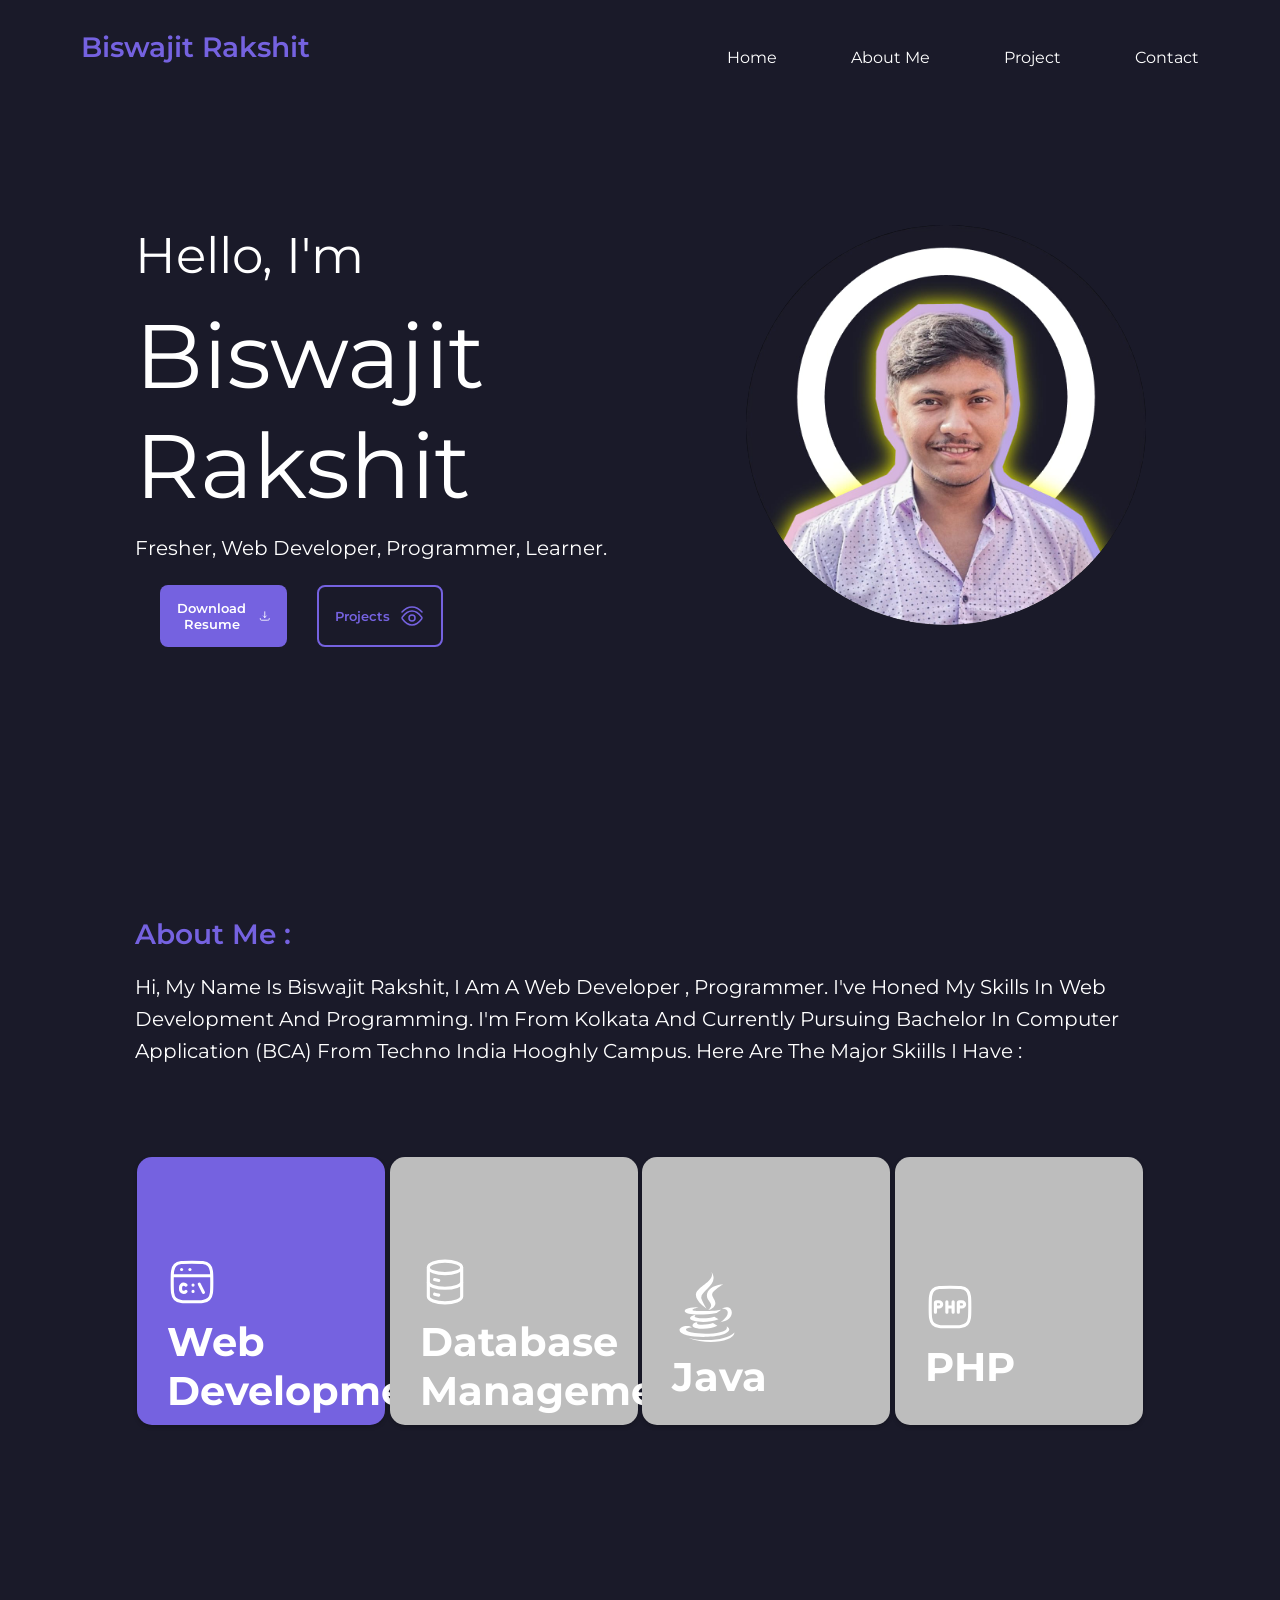
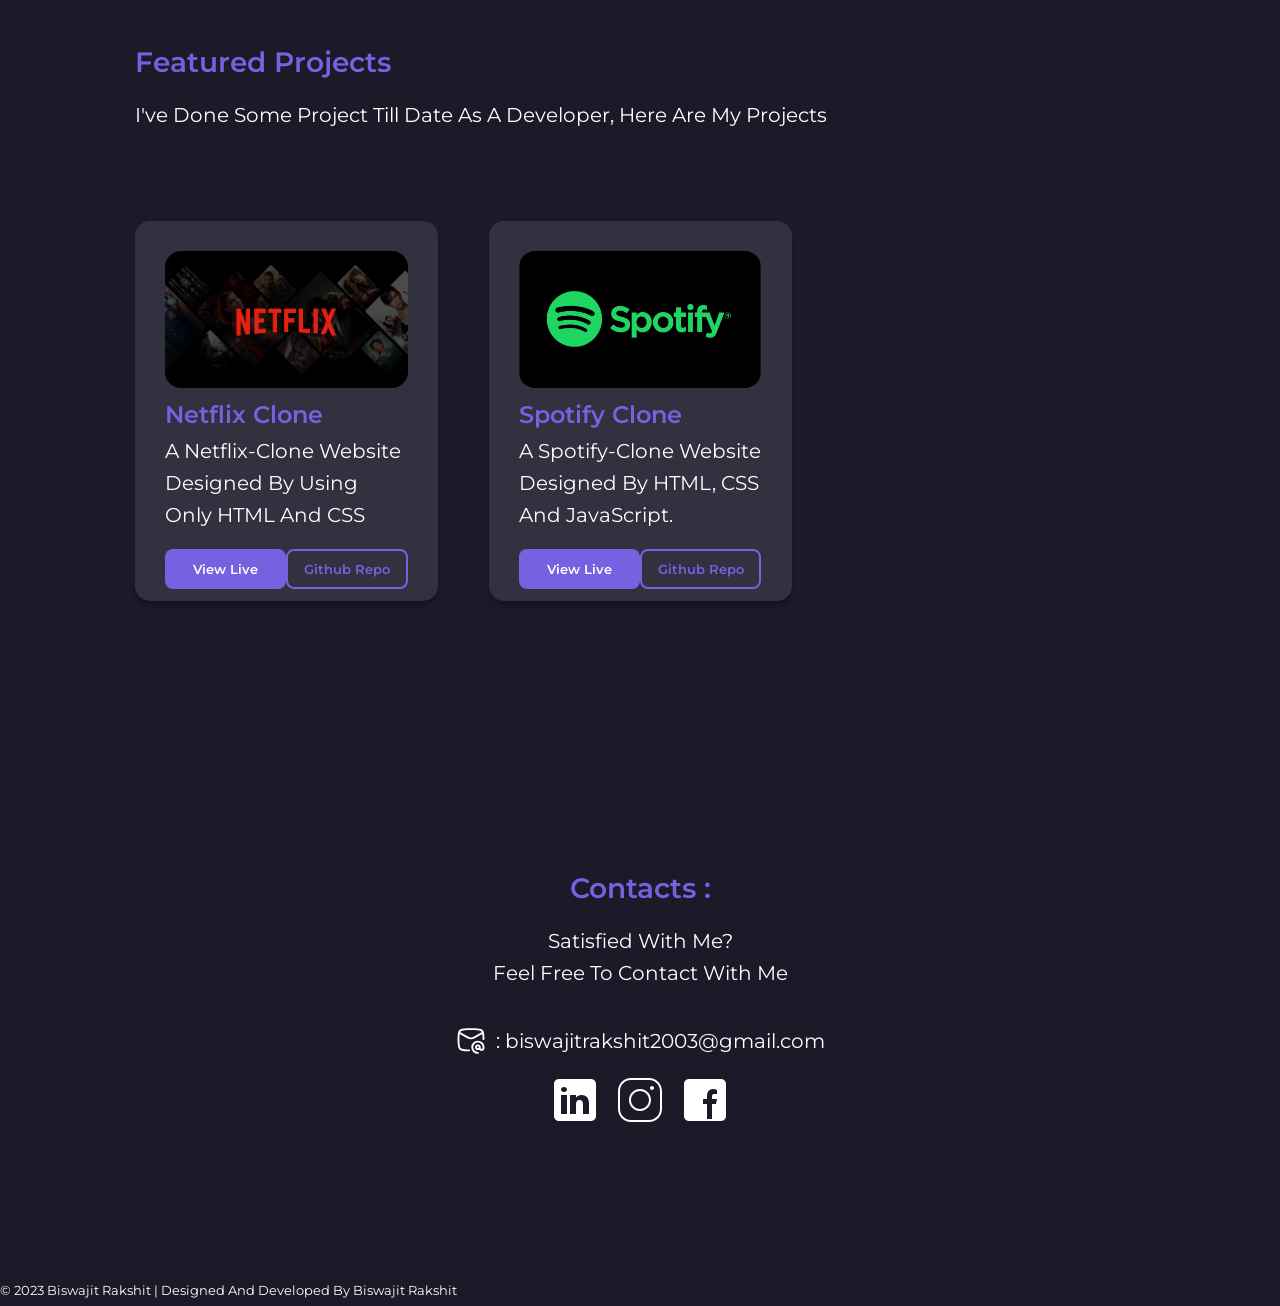
==== commit bd7a0c26: "update" ====
--- a/index.html
+++ b/index.html
@@ -85,7 +85,7 @@
                     <p>A netflix-clone website Designed by using only HTML and CSS</p>
                     <div class="linkbutton">
                         <button onclick="window.open().location.href='netflix_clone/index.html';">View Live</button>
-                        <button onclick="window.open().location.href='https://github.com/BiswajitRakshit7781/Portfolio/tree/main/netflic%20clone';">Github Repo</button>
+                        <button onclick="window.open().location.href='https://github.com/BiswajitRakshit7781/Portfolio/tree/main/netflix_clone';">Github Repo</button>
                     </div>
                 </div>
                 <div>
--- a/style.css
+++ b/style.css
@@ -272,9 +272,7 @@
 
 footer {
     color: aqua;
-    width: 100vw;
     font-size: 12px;
-    position: fixed;
     bottom: 0;
     padding-top: 10px;
 }
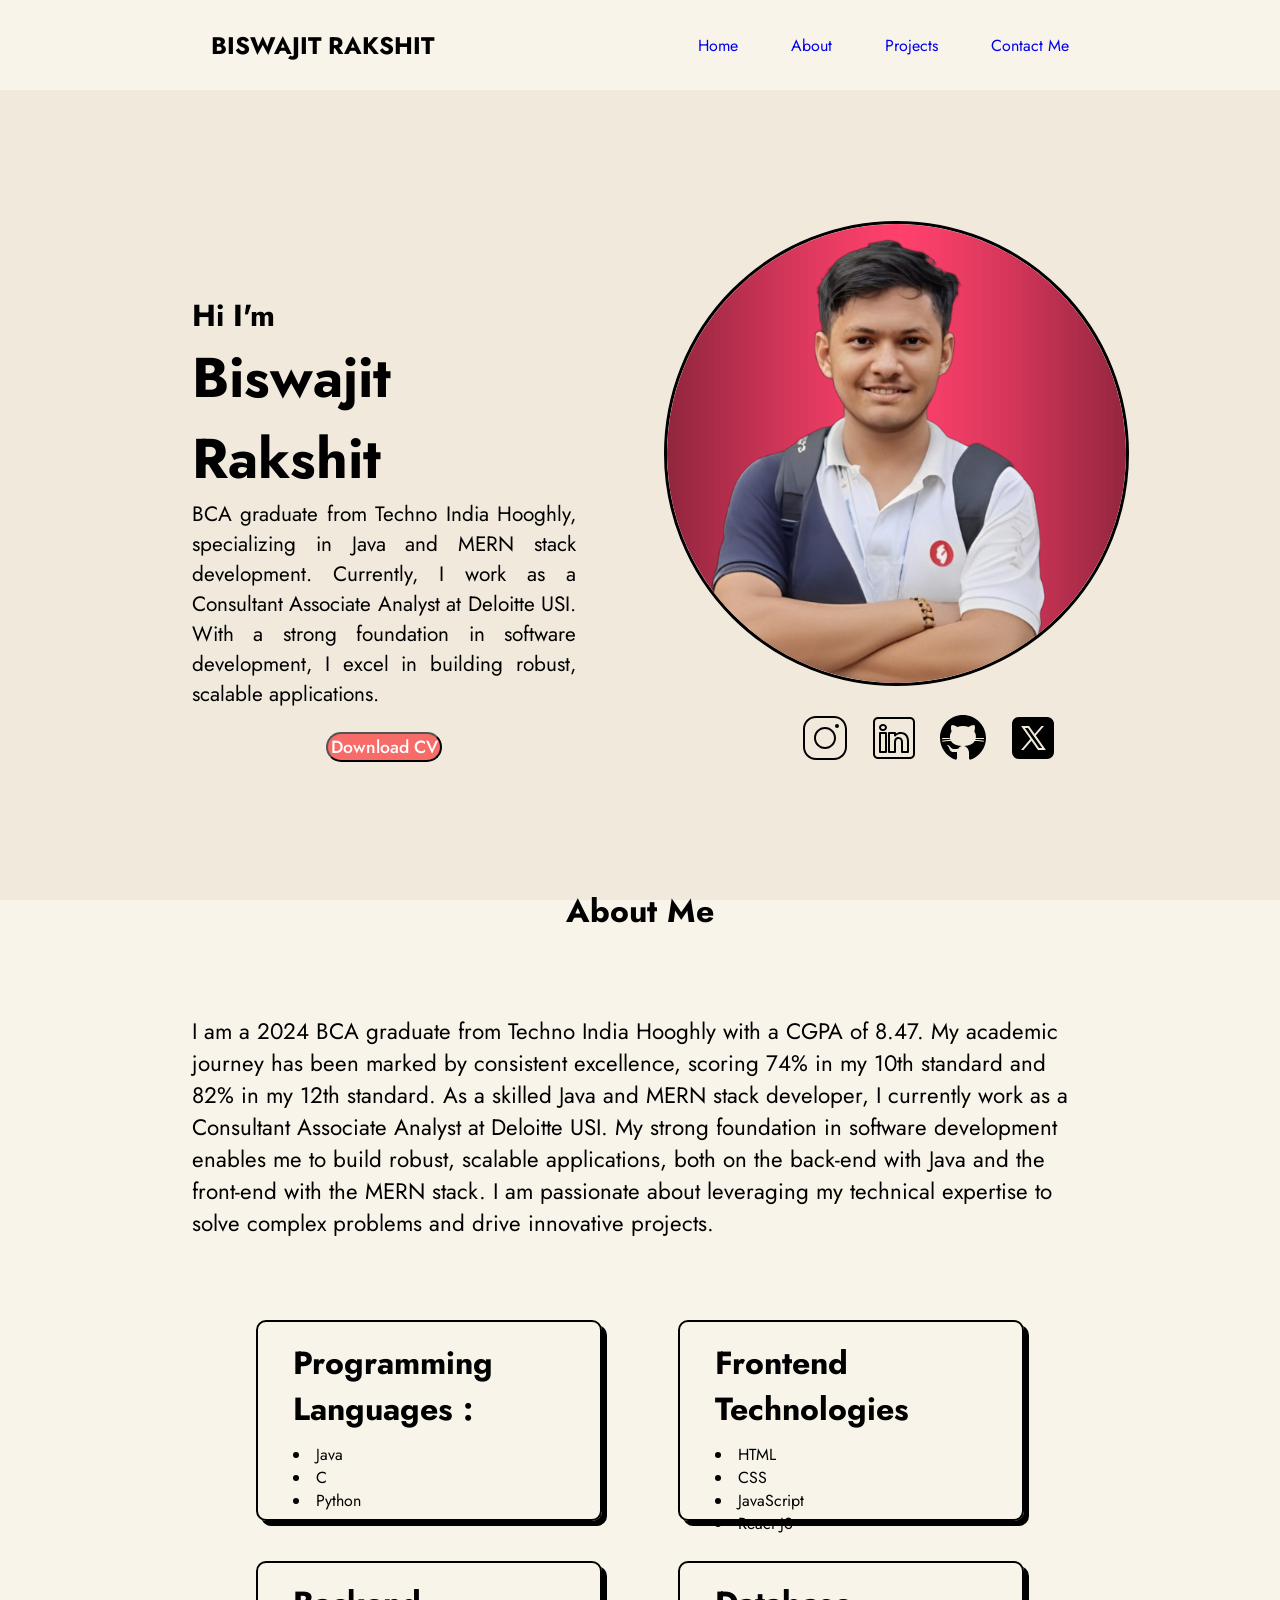
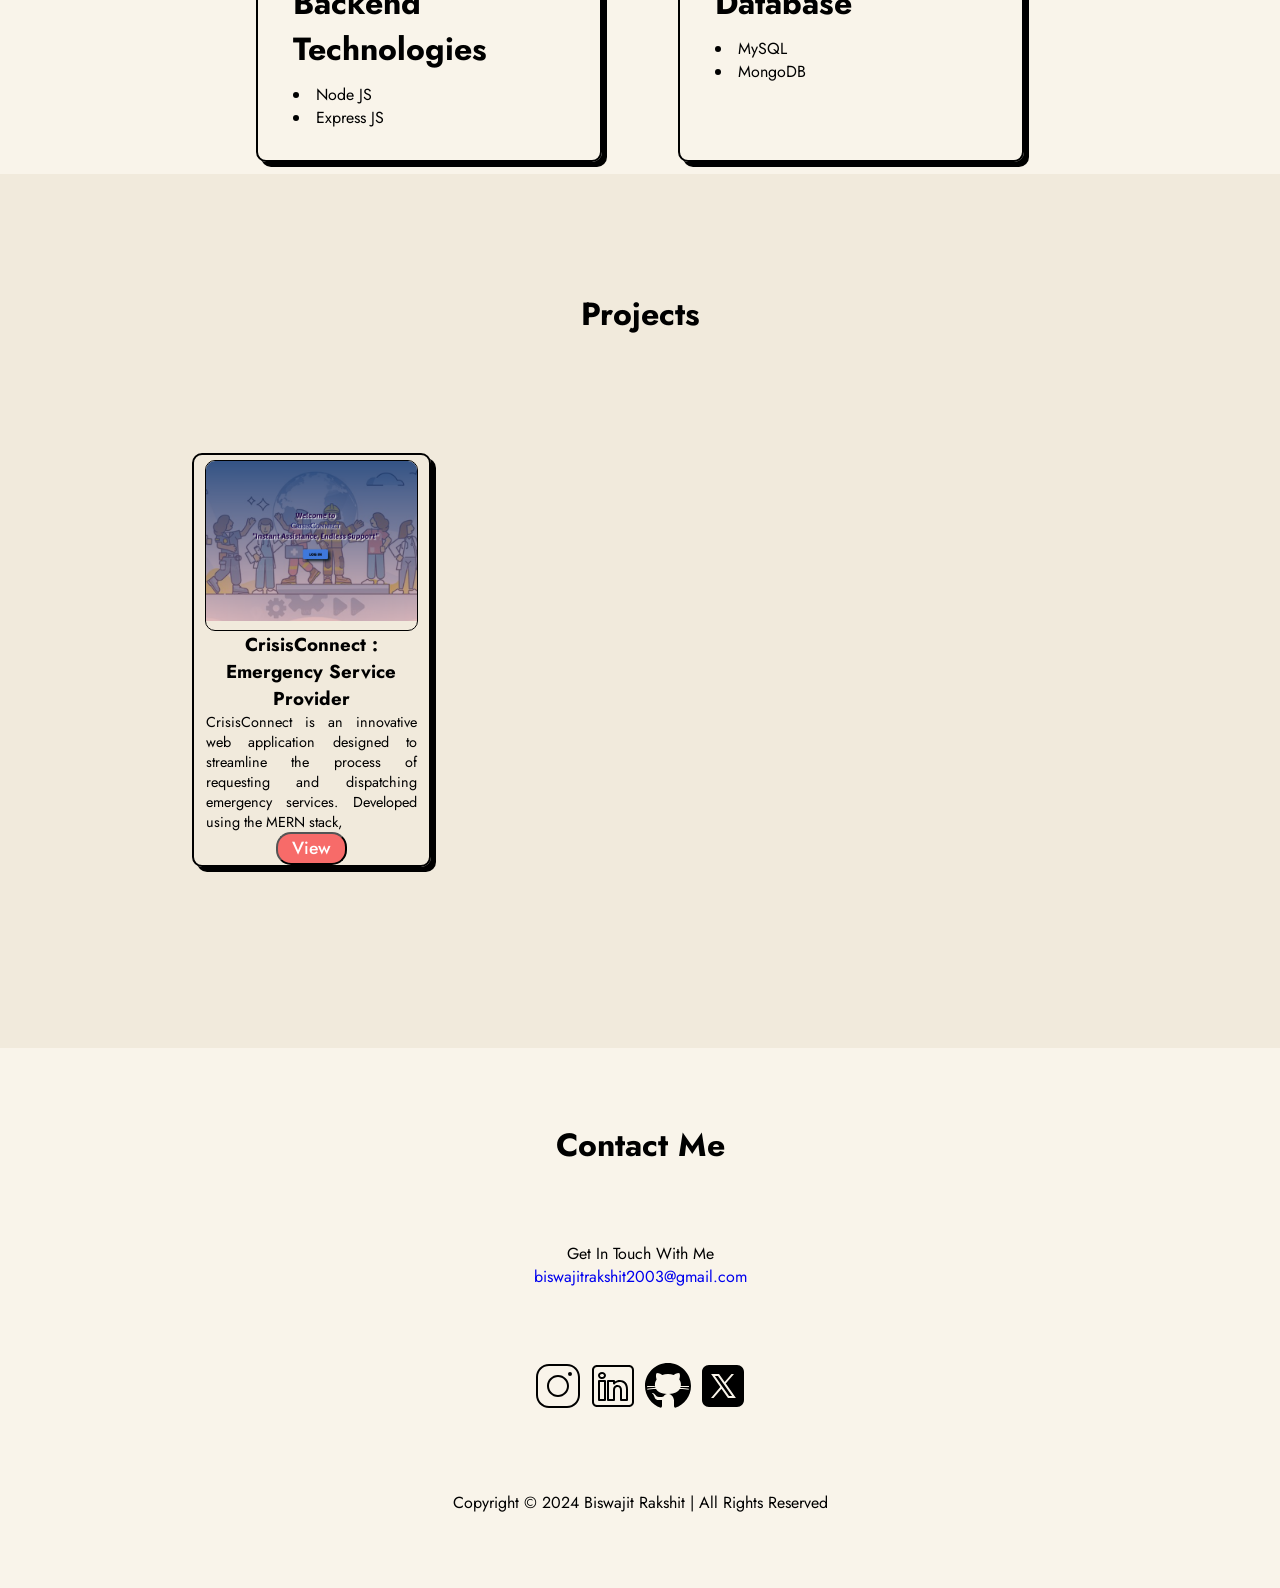
==== commit 9bd2756d: "Portfolio Updated on 22.06.2024" ====
--- a/index.html
+++ b/index.html
@@ -4,128 +4,165 @@
 <head>
     <meta charset="UTF-8">
     <meta name="viewport" content="width=device-width, initial-scale=1.0">
+    <link rel="icon" type="image/x-icon" href="/img/favicon.png">
+    <link rel="stylesheet" href="style.css">
+    <link rel="stylesheet" href="mobile.css">
     <title>Biswajit Rakshit</title>
-    <link rel="stylesheet" href="style.css?v=2">
-    <link rel="stylesheet" href="mobile.css">
-    <link rel="icon" href="image/portfolio.ico" type="image/x-icon">
 </head>
 
 <body>
-    <header>
-        <nav>
-            <h1>Biswajit Rakshit</h1>
+    <nav id="dekstop-nav">
+        <div class="logo">Biswajit Rakshit</div>
+        <ul class="navelements">
+            <li><a href="#home">Home</a></li>
+            <li><a href="#about">About</a></li>
+            <li><a href="#projects">Projects</a></li>
+            <li><a href="#contacts">Contact Me</a></li>
+        </ul>
+    </nav>
+    <nav id="mobile-nav">
+        <div class="offscreen-menu">
             <ul>
                 <li><a href="#home">Home</a></li>
-                <li><a href="#about">About Me</a></li>
-                <li><a href="#project">Project</a></li>
-                <li><a href="#contact">Contact</a></li>
+                <li><a href="#about">About</a></li>
+                <li><a href="#projects">Projects</a></li>
+                <li><a href="#contacts">Contact Me</a></li>
             </ul>
-        </nav>
-    </header>
+        </div>
+        <div class="logo">Biswajit Rakshit</div>
+        <div class="ham-menu">
+            <div></div>
+            <div></div>
+            <div></div>
+        </div>
+    </nav>
     <main>
-        <div class="container" id="home">
-            <div class="box1">
-                <div class="hello">Hello, I'm</div>
-                <div class="name">Biswajit Rakshit</div>
-                <div class="profile">Fresher, Web Developer, Programmer, Learner. </div>
-                <div class="button">
-                    <button><span>Download Resume</span><svg xmlns="http://www.w3.org/2000/svg" width="24" height="24" viewBox="0 0 24 24" fill="none" class="injected-svg" data-src="https://hugeicons.storage.googleapis.com/icons/download-04-stroke-rounded.svg?type=svg" xmlns:xlink="http://www.w3.org/1999/xlink" role="img" color="#ffffff">
-                        <path d="M12 14.5L12 4.5M12 14.5C11.2998 14.5 9.99153 12.5057 9.5 12M12 14.5C12.7002 14.5 14.0085 12.5057 14.5 12" stroke="#ffffff" stroke-width="1.5" stroke-linecap="round" stroke-linejoin="round"></path>
-                        <path d="M20 16.5C20 18.982 19.482 19.5 17 19.5H7C4.518 19.5 4 18.982 4 16.5" stroke="#ffffff" stroke-width="1.5" stroke-linecap="round" stroke-linejoin="round"></path>
-                        </svg></button>
-                        <button><span>Projects</span><svg xmlns="http://www.w3.org/2000/svg" width="24" height="24" viewBox="0 0 24 24" fill="none" class="injected-svg" data-src="https://hugeicons.storage.googleapis.com/icons/eye-stroke-rounded.svg?type=svg" xmlns:xlink="http://www.w3.org/1999/xlink" role="img" color="#7562e0">
-                            <path d="M2 8C2 8 6.47715 3 12 3C17.5228 3 22 8 22 8" stroke="#7562e0" stroke-width="1.5" stroke-linecap="round"></path>
-                            <path d="M21.544 13.045C21.848 13.4713 22 13.6845 22 14C22 14.3155 21.848 14.5287 21.544 14.955C20.1779 16.8706 16.6892 21 12 21C7.31078 21 3.8221 16.8706 2.45604 14.955C2.15201 14.5287 2 14.3155 2 14C2 13.6845 2.15201 13.4713 2.45604 13.045C3.8221 11.1294 7.31078 7 12 7C16.6892 7 20.1779 11.1294 21.544 13.045Z" stroke="#7562e0" stroke-width="1.5"></path>
-                            <path d="M15 14C15 12.3431 13.6569 11 12 11C10.3431 11 9 12.3431 9 14C9 15.6569 10.3431 17 12 17C13.6569 17 15 15.6569 15 14Z" stroke="#7562e0" stroke-width="1.5"></path>
-                            </svg></button>
-                </div>
+        <div id="home">
+            <div class="title">
+                <h3>Hi I'm</h3>
+                <h1>Biswajit Rakshit</h1>
+                <p>BCA graduate from Techno India Hooghly, specializing in Java and MERN stack development. Currently, I work as a Consultant Associate Analyst at Deloitte USI. With a strong foundation in software development, I excel in building robust, scalable applications.</p>
+                <button onclick="downloadCV()">Download CV</button>
             </div>
-            <div class="box2">
-                <img src="image/img.jpg" alt="image">
-            </div>
-        </div>
-        <div class="aboutme" id="about">
-            <h1>About Me :</h1>
-            <p>Hi, my name is Biswajit Rakshit, I am a web developer , Programmer. I've honed my skills in Web Development and programming. i'm from kolkata and currently pursuing bachelor in computer application (BCA) from techno india hooghly campus. Here are the major skiills i have : </p>
-            <div class="section">
-                <div class="webdev"><svg xmlns="http://www.w3.org/2000/svg" width="50" height="50" viewBox="0 0 24 24" fill="none">
-                    <path d="M2.5 12C2.5 7.52166 2.5 5.28249 3.89124 3.89124C5.28249 2.5 7.52166 2.5 12 2.5C16.4783 2.5 18.7175 2.5 20.1088 3.89124C21.5 5.28249 21.5 7.52166 21.5 12C21.5 16.4783 21.5 18.7175 20.1088 20.1088C18.7175 21.5 16.4783 21.5 12 21.5C7.52166 21.5 5.28249 21.5 3.89124 20.1088C2.5 18.7175 2.5 16.4783 2.5 12Z" stroke="#ffffff" stroke-width="1.5"/>
-                    <path d="M2.5 9H21.5" stroke="#ffffff" stroke-width="1.5" stroke-linejoin="round"/>
-                    <path d="M7 6H7.00898" stroke="#ffffff" stroke-width="1.5" stroke-linecap="round" stroke-linejoin="round"/>
-                    <path d="M11 6H11.009" stroke="#ffffff" stroke-width="1.5" stroke-linecap="round" stroke-linejoin="round"/>
-                    <path d="M9.11805 13.5C8.84339 13.1931 8.44425 13 8 13C7.17157 13 6.5 13.6716 6.5 14.5V15.5C6.5 16.3284 7.17157 17 8 17C8.44425 17 8.84339 16.8069 9.11805 16.5" stroke="#ffffff" stroke-width="1.5" stroke-linecap="round" stroke-linejoin="round"/>
-                    <path d="M15.5 13L17.5 17" stroke="#ffffff" stroke-width="1.5" stroke-linecap="round" stroke-linejoin="round"/>
-                    <path d="M12.4922 13.5H12.5012M12.4922 16.5H12.5012" stroke="#ffffff" stroke-width="1.5" stroke-linecap="round" stroke-linejoin="round"/>
-                    </svg><h2>Web Development</h2></div>
-                <div class="dbms"><svg xmlns="http://www.w3.org/2000/svg" width="50" height="50" viewBox="0 0 24 24" fill="none">
-                    <ellipse cx="12" cy="5" rx="8" ry="3" stroke="#ffffff" stroke-width="1.5"/>
-                    <path d="M7 10.8418C7.60158 11.0226 8.27434 11.1716 9 11.2817" stroke="#ffffff" stroke-width="1.5" stroke-linecap="round"/>
-                    <path d="M20 12C20 13.6569 16.4183 15 12 15C7.58172 15 4 13.6569 4 12" stroke="#ffffff" stroke-width="1.5"/>
-                    <path d="M7 17.8418C7.60158 18.0226 8.27434 18.1716 9 18.2817" stroke="#ffffff" stroke-width="1.5" stroke-linecap="round"/>
-                    <path d="M20 5V19C20 20.6569 16.4183 22 12 22C7.58172 22 4 20.6569 4 19V5" stroke="#ffffff" stroke-width="1.5"/>
-                    </svg><h2>Database Management</h2></div>
-                <div class="java"><svg xmlns="http://www.w3.org/2000/svg" x="0px" y="0px" width="70" height="70" viewBox="0,0,256,256">
-                    <g fill="#ffffff" fill-rule="nonzero" stroke="none" stroke-width="1" stroke-linecap="butt" stroke-linejoin="miter" stroke-miterlimit="10" stroke-dasharray="" stroke-dashoffset="0" font-family="none" font-weight="none" font-size="none" text-anchor="none" style="mix-blend-mode: normal"><g transform="scale(5.12,5.12)"><path d="M28.1875,0c2.75,6.36328 -9.85937,10.29297 -11.03125,15.59375c-1.07422,4.87109 7.49219,10.53125 7.5,10.53125c-1.30078,-2.01562 -2.25781,-3.67578 -3.5625,-6.8125c-2.20703,-5.30469 13.44141,-10.10547 7.09375,-19.3125zM36.5625,8.8125c0,0 -11.0625,0.71094 -11.625,7.78125c-0.25,3.14844 2.91016,4.80469 3,7.09375c0.07422,1.87109 -1.875,3.4375 -1.875,3.4375c0,0 3.54688,-0.67578 4.65625,-3.53125c1.23047,-3.16797 -2.39844,-5.30859 -2.03125,-7.84375c0.35156,-2.42578 7.875,-6.9375 7.875,-6.9375zM19.1875,25.15625c0,0 -10.125,-0.14453 -10.125,2.71875c0,2.99219 13.25391,3.21484 22.71875,1.375c0,0 2.51563,-1.73047 3.1875,-2.375c-6.20312,1.26563 -20.34375,1.40625 -20.34375,0.3125c0,-1.00781 4.5625,-2.03125 4.5625,-2.03125zM38.65625,25.15625c-0.99219,0.07813 -2.0625,0.46094 -3.03125,1.15625c2.28125,-0.49219 4.21875,0.92188 4.21875,2.53125c0,3.625 -5.25,7.03125 -5.25,7.03125c0,0 8.125,-0.92187 8.125,-6.875c0,-2.70312 -1.87891,-4.01562 -4.0625,-3.84375zM16.75,30.71875c-1.55469,0 -3.875,1.21875 -3.875,2.375c0,2.32422 11.6875,4.11328 20.34375,0.71875l-3,-1.84375c-5.86719,1.87891 -16.67187,1.26563 -13.46875,-1.25zM18.1875,35.9375c-2.12891,0 -3.53125,1.28516 -3.53125,2.25c0,2.98438 12.71484,3.28516 17.75,0.25l-3.1875,-2.03125c-3.76172,1.58984 -13.20312,1.83203 -11.03125,-0.46875zM11.09375,38.625c-3.46875,-0.07031 -5.71875,1.48828 -5.71875,2.78125c0,6.875 35.5,6.55859 35.5,-0.46875c0,-1.16797 -1.34766,-1.73437 -1.84375,-2c2.90234,6.71875 -29.0625,6.18359 -29.0625,2.21875c0,-0.90234 2.35156,-1.76562 4.53125,-1.34375l-1.84375,-1.0625c-0.54297,-0.08203 -1.06641,-0.11328 -1.5625,-0.125zM44.625,43.25c-5.39844,5.11719 -19.07812,6.97266 -32.84375,3.8125c13.76172,5.63281 32.77734,2.47266 32.84375,-3.8125z"></path></g></g>
-                    </svg><h2>Java</h2></div>
-                <div class="php"><svg xmlns="http://www.w3.org/2000/svg" width="50" height="50" viewBox="0 0 24 24" fill="none">
-                    <path d="M2.5 12C2.5 7.52166 2.5 5.28249 3.89124 3.89124C5.28249 2.5 7.52166 2.5 12 2.5C16.4783 2.5 18.7175 2.5 20.1088 3.89124C21.5 5.28249 21.5 7.52166 21.5 12C21.5 16.4783 21.5 18.7175 20.1088 20.1088C18.7175 21.5 16.4783 21.5 12 21.5C7.52166 21.5 5.28249 21.5 3.89124 20.1088C2.5 18.7175 2.5 16.4783 2.5 12Z" stroke="#ffffff" stroke-width="1.5"/>
-                    <path d="M5 12V10C5 9.72386 5.22386 9.5 5.5 9.5H6.75C7.44036 9.5 8 10.0596 8 10.75C8 11.4404 7.44036 12 6.75 12H5ZM5 12V14.5" stroke="#ffffff" stroke-width="1.5" stroke-linecap="round" stroke-linejoin="round"/>
-                    <path d="M16 12V10C16 9.72386 16.2239 9.5 16.5 9.5H17.75C18.4404 9.5 19 10.0596 19 10.75C19 11.4404 18.4404 12 17.75 12H16ZM16 12V14.5" stroke="#ffffff" stroke-width="1.5" stroke-linecap="round" stroke-linejoin="round"/>
-                    <path d="M10.5 9.5V12M10.5 14.5V12M13.5 9.5V12M13.5 14.5V12M10.5 12H13.5" stroke="#ffffff" stroke-width="1.5" stroke-linecap="round" stroke-linejoin="round"/>
-                    </svg><h2>PHP</h2></div>
-            </div>
-        </div></h2>
-        <div class="projects" id="project">
-            <h1>Featured Projects</h1>
-            <p>I've done some project till date as a developer, here are my projects</p>
-            <div class="proj">
-                <div>
-                    <img src="image/netflix.jpg" alt="netflix-clone">
-                    <h2>Netflix clone </h2>
-                    <p>A netflix-clone website Designed by using only HTML and CSS</p>
-                    <div class="linkbutton">
-                        <button onclick="window.open().location.href='netflix_clone/index.html';">View Live</button>
-                        <button onclick="window.open().location.href='https://github.com/BiswajitRakshit7781/Portfolio/tree/main/netflix_clone';">Github Repo</button>
-                    </div>
-                </div>
-                <div>
-                    <img src="image/spotify.jpg" alt="spotify-clone">
-                    <h2>Spotify clone </h2>
-                    <p>A spotify-clone website Designed by HTML, CSS and JavaScript.</p>
-                    <div class="linkbutton">
-                        <button onclick="window.open().location.href='spotify_clone/index.html';">View Live</button>
-                        <button onclick="window.open().location.href='https://github.com/BiswajitRakshit7781/Portfolio/tree/main/spotify_clone';">Github Repo</button>
-                    </div>
+            <div class="image">
+                <img src="/img/profile-photo.png" alt="image">
+                <div class="links">
+                    <a href="https://www.instagram.com/iam.biswa__/" target="_blank"><svg xmlns="http://www.w3.org/2000/svg" x="0px" y="0px" width="50" height="50"
+                            viewBox="0 0 50 50">
+                            <path
+                                d="M 16 3 C 8.8324839 3 3 8.8324839 3 16 L 3 34 C 3 41.167516 8.8324839 47 16 47 L 34 47 C 41.167516 47 47 41.167516 47 34 L 47 16 C 47 8.8324839 41.167516 3 34 3 L 16 3 z M 16 5 L 34 5 C 40.086484 5 45 9.9135161 45 16 L 45 34 C 45 40.086484 40.086484 45 34 45 L 16 45 C 9.9135161 45 5 40.086484 5 34 L 5 16 C 5 9.9135161 9.9135161 5 16 5 z M 37 11 A 2 2 0 0 0 35 13 A 2 2 0 0 0 37 15 A 2 2 0 0 0 39 13 A 2 2 0 0 0 37 11 z M 25 14 C 18.936712 14 14 18.936712 14 25 C 14 31.063288 18.936712 36 25 36 C 31.063288 36 36 31.063288 36 25 C 36 18.936712 31.063288 14 25 14 z M 25 16 C 29.982407 16 34 20.017593 34 25 C 34 29.982407 29.982407 34 25 34 C 20.017593 34 16 29.982407 16 25 C 16 20.017593 20.017593 16 25 16 z">
+                            </path>
+                        </svg></a>
+                    <a href="https://www.linkedin.com/in/biswajit-rakshit-617ba7246/" target="_blank"><svg xmlns="http://www.w3.org/2000/svg" x="0px" y="0px" width="50" height="50"
+                            viewBox="0 0 50 50">
+                            <path
+                                d="M 9 4 C 6.2504839 4 4 6.2504839 4 9 L 4 41 C 4 43.749516 6.2504839 46 9 46 L 41 46 C 43.749516 46 46 43.749516 46 41 L 46 9 C 46 6.2504839 43.749516 4 41 4 L 9 4 z M 9 6 L 41 6 C 42.668484 6 44 7.3315161 44 9 L 44 41 C 44 42.668484 42.668484 44 41 44 L 9 44 C 7.3315161 44 6 42.668484 6 41 L 6 9 C 6 7.3315161 7.3315161 6 9 6 z M 14 11.011719 C 12.904779 11.011719 11.919219 11.339079 11.189453 11.953125 C 10.459687 12.567171 10.011719 13.484511 10.011719 14.466797 C 10.011719 16.333977 11.631285 17.789609 13.691406 17.933594 A 0.98809878 0.98809878 0 0 0 13.695312 17.935547 A 0.98809878 0.98809878 0 0 0 14 17.988281 C 16.27301 17.988281 17.988281 16.396083 17.988281 14.466797 A 0.98809878 0.98809878 0 0 0 17.986328 14.414062 C 17.884577 12.513831 16.190443 11.011719 14 11.011719 z M 14 12.988281 C 15.392231 12.988281 15.94197 13.610038 16.001953 14.492188 C 15.989803 15.348434 15.460091 16.011719 14 16.011719 C 12.614594 16.011719 11.988281 15.302225 11.988281 14.466797 C 11.988281 14.049083 12.140703 13.734298 12.460938 13.464844 C 12.78117 13.19539 13.295221 12.988281 14 12.988281 z M 11 19 A 1.0001 1.0001 0 0 0 10 20 L 10 39 A 1.0001 1.0001 0 0 0 11 40 L 17 40 A 1.0001 1.0001 0 0 0 18 39 L 18 33.134766 L 18 20 A 1.0001 1.0001 0 0 0 17 19 L 11 19 z M 20 19 A 1.0001 1.0001 0 0 0 19 20 L 19 39 A 1.0001 1.0001 0 0 0 20 40 L 26 40 A 1.0001 1.0001 0 0 0 27 39 L 27 29 C 27 28.170333 27.226394 27.345035 27.625 26.804688 C 28.023606 26.264339 28.526466 25.940057 29.482422 25.957031 C 30.468166 25.973981 30.989999 26.311669 31.384766 26.841797 C 31.779532 27.371924 32 28.166667 32 29 L 32 39 A 1.0001 1.0001 0 0 0 33 40 L 39 40 A 1.0001 1.0001 0 0 0 40 39 L 40 28.261719 C 40 25.300181 39.122788 22.95433 37.619141 21.367188 C 36.115493 19.780044 34.024172 19 31.8125 19 C 29.710483 19 28.110853 19.704889 27 20.423828 L 27 20 A 1.0001 1.0001 0 0 0 26 19 L 20 19 z M 12 21 L 16 21 L 16 33.134766 L 16 38 L 12 38 L 12 21 z M 21 21 L 25 21 L 25 22.560547 A 1.0001 1.0001 0 0 0 26.798828 23.162109 C 26.798828 23.162109 28.369194 21 31.8125 21 C 33.565828 21 35.069366 21.582581 36.167969 22.742188 C 37.266572 23.901794 38 25.688257 38 28.261719 L 38 38 L 34 38 L 34 29 C 34 27.833333 33.720468 26.627107 32.990234 25.646484 C 32.260001 24.665862 31.031834 23.983076 29.517578 23.957031 C 27.995534 23.930001 26.747519 24.626988 26.015625 25.619141 C 25.283731 26.611293 25 27.829667 25 29 L 25 38 L 21 38 L 21 21 z">
+                            </path>
+                        </svg></a>
+                    <a href="https://github.com/BiswajitRakshit7781" target="_blank"><svg xmlns="http://www.w3.org/2000/svg" x="0px" y="0px" width="50" height="50"
+                            viewBox="0 0 50 50">
+                            <path
+                                d="M17.791,46.836C18.502,46.53,19,45.823,19,45v-5.4c0-0.197,0.016-0.402,0.041-0.61C19.027,38.994,19.014,38.997,19,39 c0,0-3,0-3.6,0c-1.5,0-2.8-0.6-3.4-1.8c-0.7-1.3-1-3.5-2.8-4.7C8.9,32.3,9.1,32,9.7,32c0.6,0.1,1.9,0.9,2.7,2c0.9,1.1,1.8,2,3.4,2 c2.487,0,3.82-0.125,4.622-0.555C21.356,34.056,22.649,33,24,33v-0.025c-5.668-0.182-9.289-2.066-10.975-4.975 c-3.665,0.042-6.856,0.405-8.677,0.707c-0.058-0.327-0.108-0.656-0.151-0.987c1.797-0.296,4.843-0.647,8.345-0.714 c-0.112-0.276-0.209-0.559-0.291-0.849c-3.511-0.178-6.541-0.039-8.187,0.097c-0.02-0.332-0.047-0.663-0.051-0.999 c1.649-0.135,4.597-0.27,8.018-0.111c-0.079-0.5-0.13-1.011-0.13-1.543c0-1.7,0.6-3.5,1.7-5c-0.5-1.7-1.2-5.3,0.2-6.6 c2.7,0,4.6,1.3,5.5,2.1C21,13.4,22.9,13,25,13s4,0.4,5.6,1.1c0.9-0.8,2.8-2.1,5.5-2.1c1.5,1.4,0.7,5,0.2,6.6c1.1,1.5,1.7,3.2,1.6,5 c0,0.484-0.045,0.951-0.11,1.409c3.499-0.172,6.527-0.034,8.204,0.102c-0.002,0.337-0.033,0.666-0.051,0.999 c-1.671-0.138-4.775-0.28-8.359-0.089c-0.089,0.336-0.197,0.663-0.325,0.98c3.546,0.046,6.665,0.389,8.548,0.689 c-0.043,0.332-0.093,0.661-0.151,0.987c-1.912-0.306-5.171-0.664-8.879-0.682C35.112,30.873,31.557,32.75,26,32.969V33 c2.6,0,5,3.9,5,6.6V45c0,0.823,0.498,1.53,1.209,1.836C41.37,43.804,48,35.164,48,25C48,12.318,37.683,2,25,2S2,12.318,2,25 C2,35.164,8.63,43.804,17.791,46.836z">
+                            </path>
+                        </svg></a>
+                    <a href="https://x.com/biswa7781" target="_blank"><svg xmlns="http://www.w3.org/2000/svg" x="0px" y="0px" width="50" height="50"
+                            viewBox="0 0 50 50">
+                            <path
+                                d="M 11 4 C 7.134 4 4 7.134 4 11 L 4 39 C 4 42.866 7.134 46 11 46 L 39 46 C 42.866 46 46 42.866 46 39 L 46 11 C 46 7.134 42.866 4 39 4 L 11 4 z M 13.085938 13 L 21.023438 13 L 26.660156 21.009766 L 33.5 13 L 36 13 L 27.789062 22.613281 L 37.914062 37 L 29.978516 37 L 23.4375 27.707031 L 15.5 37 L 13 37 L 22.308594 26.103516 L 13.085938 13 z M 16.914062 15 L 31.021484 35 L 34.085938 35 L 19.978516 15 L 16.914062 15 z">
+                            </path>
+                        </svg></a>
                 </div>
             </div>
         </div>
-        <div class="contact" id="contact">
-            <h1>Contacts :</h1>
-            <p>Satisfied With Me?</p>
-            <p>feel free to contact with me</p>
-            <p><svg xmlns="http://www.w3.org/2000/svg" width="30" height="30" viewBox="0 0 24 24" fill="none">
-                <path d="M2 5L8.91302 8.92462C11.4387 10.3585 12.5613 10.3585 15.087 8.92462L22 5" stroke="#ffffff" stroke-width="1.5" stroke-linejoin="round"/>
-                <path d="M10.5 19.5C10.0337 19.4939 9.56682 19.485 9.09883 19.4732C5.95033 19.3941 4.37608 19.3545 3.24496 18.2184C2.11383 17.0823 2.08114 15.5487 2.01577 12.4814C1.99475 11.4951 1.99474 10.5147 2.01576 9.52843C2.08114 6.46113 2.11382 4.92748 3.24495 3.79139C4.37608 2.6553 5.95033 2.61573 9.09882 2.53658C11.0393 2.4878 12.9607 2.48781 14.9012 2.53659C18.0497 2.61574 19.6239 2.65532 20.755 3.79141C21.8862 4.92749 21.9189 6.46114 21.9842 9.52844C21.9939 9.98251 21.9991 10.1965 21.9999 10.5" stroke="#ffffff" stroke-width="1.5" stroke-linecap="round" stroke-linejoin="round"/>
-                <path d="M19 17C19 17.8284 18.3284 18.5 17.5 18.5C16.6716 18.5 16 17.8284 16 17C16 16.1716 16.6716 15.5 17.5 15.5C18.3284 15.5 19 16.1716 19 17ZM19 17V17.5C19 18.3284 19.6716 19 20.5 19C21.3284 19 22 18.3284 22 17.5V17C22 14.5147 19.9853 12.5 17.5 12.5C15.0147 12.5 13 14.5147 13 17C13 19.4853 15.0147 21.5 17.5 21.5" stroke="#ffffff" stroke-width="1.5" stroke-linecap="round" stroke-linejoin="round"/>
-                </svg>: biswajitrakshit2003@gmail.com</p>
+        <div id="about">
+            <h1>About Me</h1>
+            <p>I am a 2024 BCA graduate from Techno India Hooghly with a CGPA of 8.47. My academic journey has been marked by consistent excellence, scoring 74% in my 10th standard and 82% in my 12th standard. As a skilled Java and MERN stack developer, I currently work as a Consultant Associate Analyst at Deloitte USI. My strong foundation in software development enables me to build robust, scalable applications, both on the back-end with Java and the front-end with the MERN stack. I am passionate about leveraging my technical expertise to solve complex problems and drive innovative projects.</p>
+            <div class="skills">
+                <div class="skillbox">
+                    <h1>Programming Languages :</h1>
+                    <ul>
+                        <li>Java</li>
+                        <li>C</li>
+                        <li>Python</li>
+                    </ul>
+                </div>
+                <div class="skillbox">
+                    <h1>Frontend Technologies</h1>
+                    <ul>
+                        <li>HTML</li>
+                        <li>CSS</li>
+                        <li>JavaScript</li>
+                        <li>React JS</li>
+                    </ul>
+                </div>
+                <div class="skillbox">
+                    <h1>Backend Technologies</h1>
+                    <ul>
+                        <li>Node JS</li>
+                        <li>Express JS</li>
+                    </ul>
+                </div>
+                <div class="skillbox">
+                    <h1>Database</h1>
+                    <ul>
+                        <li>MySQL</li>
+                        <li>MongoDB</li>
+                    </ul>
+                </div>
+            </div>
+        </div>
+        <div id="projects">
+            <h1>Projects</h1>
+            <div class="projects">
+                <div class="projectbox">
+                    <div class="img">
+                        <img src="/img/crisisconnect.png" alt="CrisisConnect">
+                    </div>
+                    <h3>CrisisConnect : Emergency Service Provider</h3>
+                    <p>CrisisConnect is an innovative web application designed to streamline the process of requesting and dispatching emergency services. Developed using the MERN stack,</p>
+                    <button
+                        onclick="window.location.href='https://github.com/BiswajitRakshit7781/CrisisConnect-Emergency-Service-Provider'">View</button>
+                </div>
+                <!-- <div class="projectbox">
+                    <div class="img"></div>
+                    <h3>Title</h3>
+                    <p>Lorem ipsum dolor sit, amet consectetur adipisicing elit. Quo voluptatum facilis nulla voluptatibus laborum quos.</p>
+                    <button>View</button> -->
+            </div>
+        </div>
+        </div>
+        <div id="contacts">
+            <h1>Contact Me</h1>
+            <p>Get In Touch With Me <br><a href="mailto:biswajitrakshit2003@gmail.com">biswajitrakshit2003@gmail.com</a></p>
             <div class="links">
-                <a target="_blank" href="https://www.linkedin.com/in/biswajit-rakshit-617ba7246/"><svg xmlns="http://www.w3.org/2000/svg" x="0px" y="0px" width="50" height="50" viewBox="0,0,256,256">
-                    <g fill="#ffffff" fill-rule="nonzero" stroke="none" stroke-width="1" stroke-linecap="butt" stroke-linejoin="miter" stroke-miterlimit="10" stroke-dasharray="" stroke-dashoffset="0" font-family="none" font-weight="none" font-size="none" text-anchor="none" style="mix-blend-mode: normal"><g transform="scale(5.12,5.12)"><path d="M41,4h-32c-2.76,0 -5,2.24 -5,5v32c0,2.76 2.24,5 5,5h32c2.76,0 5,-2.24 5,-5v-32c0,-2.76 -2.24,-5 -5,-5zM17,20v19h-6v-19zM11,14.47c0,-1.4 1.2,-2.47 3,-2.47c1.8,0 2.93,1.07 3,2.47c0,1.4 -1.12,2.53 -3,2.53c-1.8,0 -3,-1.13 -3,-2.53zM39,39h-6c0,0 0,-9.26 0,-10c0,-2 -1,-4 -3.5,-4.04h-0.08c-2.42,0 -3.42,2.06 -3.42,4.04c0,0.91 0,10 0,10h-6v-19h6v2.56c0,0 1.93,-2.56 5.81,-2.56c3.97,0 7.19,2.73 7.19,8.26z"></path></g></g>
+                <a href="https://www.instagram.com/iam.biswa__/" target="_blank"><svg xmlns="http://www.w3.org/2000/svg" x="0px" y="0px" width="50" height="50"
+                        viewBox="0 0 50 50">
+                        <path
+                            d="M 16 3 C 8.8324839 3 3 8.8324839 3 16 L 3 34 C 3 41.167516 8.8324839 47 16 47 L 34 47 C 41.167516 47 47 41.167516 47 34 L 47 16 C 47 8.8324839 41.167516 3 34 3 L 16 3 z M 16 5 L 34 5 C 40.086484 5 45 9.9135161 45 16 L 45 34 C 45 40.086484 40.086484 45 34 45 L 16 45 C 9.9135161 45 5 40.086484 5 34 L 5 16 C 5 9.9135161 9.9135161 5 16 5 z M 37 11 A 2 2 0 0 0 35 13 A 2 2 0 0 0 37 15 A 2 2 0 0 0 39 13 A 2 2 0 0 0 37 11 z M 25 14 C 18.936712 14 14 18.936712 14 25 C 14 31.063288 18.936712 36 25 36 C 31.063288 36 36 31.063288 36 25 C 36 18.936712 31.063288 14 25 14 z M 25 16 C 29.982407 16 34 20.017593 34 25 C 34 29.982407 29.982407 34 25 34 C 20.017593 34 16 29.982407 16 25 C 16 20.017593 20.017593 16 25 16 z">
+                        </path>
                     </svg></a>
-                <a target="_blank" href="https://www.instagram.com/iam.biswa__/"><svg xmlns="http://www.w3.org/2000/svg" x="0px" y="0px" width="50" height="50" viewBox="0,0,256,256">
-                    <g fill="#ffffff" fill-rule="nonzero" stroke="none" stroke-width="1" stroke-linecap="butt" stroke-linejoin="miter" stroke-miterlimit="10" stroke-dasharray="" stroke-dashoffset="0" font-family="none" font-weight="none" font-size="none" text-anchor="none" style="mix-blend-mode: normal"><g transform="scale(5.12,5.12)"><path d="M16,3c-7.16752,0 -13,5.83248 -13,13v18c0,7.16752 5.83248,13 13,13h18c7.16752,0 13,-5.83248 13,-13v-18c0,-7.16752 -5.83248,-13 -13,-13zM16,5h18c6.08648,0 11,4.91352 11,11v18c0,6.08648 -4.91352,11 -11,11h-18c-6.08648,0 -11,-4.91352 -11,-11v-18c0,-6.08648 4.91352,-11 11,-11zM37,11c-1.10457,0 -2,0.89543 -2,2c0,1.10457 0.89543,2 2,2c1.10457,0 2,-0.89543 2,-2c0,-1.10457 -0.89543,-2 -2,-2zM25,14c-6.06329,0 -11,4.93671 -11,11c0,6.06329 4.93671,11 11,11c6.06329,0 11,-4.93671 11,-11c0,-6.06329 -4.93671,-11 -11,-11zM25,16c4.98241,0 9,4.01759 9,9c0,4.98241 -4.01759,9 -9,9c-4.98241,0 -9,-4.01759 -9,-9c0,-4.98241 4.01759,-9 9,-9z"></path></g></g>
+                <a href="https://www.linkedin.com/in/biswajit-rakshit-617ba7246/" target="_blank"><svg xmlns="http://www.w3.org/2000/svg" x="0px" y="0px" width="50" height="50"
+                        viewBox="0 0 50 50">
+                        <path
+                            d="M 9 4 C 6.2504839 4 4 6.2504839 4 9 L 4 41 C 4 43.749516 6.2504839 46 9 46 L 41 46 C 43.749516 46 46 43.749516 46 41 L 46 9 C 46 6.2504839 43.749516 4 41 4 L 9 4 z M 9 6 L 41 6 C 42.668484 6 44 7.3315161 44 9 L 44 41 C 44 42.668484 42.668484 44 41 44 L 9 44 C 7.3315161 44 6 42.668484 6 41 L 6 9 C 6 7.3315161 7.3315161 6 9 6 z M 14 11.011719 C 12.904779 11.011719 11.919219 11.339079 11.189453 11.953125 C 10.459687 12.567171 10.011719 13.484511 10.011719 14.466797 C 10.011719 16.333977 11.631285 17.789609 13.691406 17.933594 A 0.98809878 0.98809878 0 0 0 13.695312 17.935547 A 0.98809878 0.98809878 0 0 0 14 17.988281 C 16.27301 17.988281 17.988281 16.396083 17.988281 14.466797 A 0.98809878 0.98809878 0 0 0 17.986328 14.414062 C 17.884577 12.513831 16.190443 11.011719 14 11.011719 z M 14 12.988281 C 15.392231 12.988281 15.94197 13.610038 16.001953 14.492188 C 15.989803 15.348434 15.460091 16.011719 14 16.011719 C 12.614594 16.011719 11.988281 15.302225 11.988281 14.466797 C 11.988281 14.049083 12.140703 13.734298 12.460938 13.464844 C 12.78117 13.19539 13.295221 12.988281 14 12.988281 z M 11 19 A 1.0001 1.0001 0 0 0 10 20 L 10 39 A 1.0001 1.0001 0 0 0 11 40 L 17 40 A 1.0001 1.0001 0 0 0 18 39 L 18 33.134766 L 18 20 A 1.0001 1.0001 0 0 0 17 19 L 11 19 z M 20 19 A 1.0001 1.0001 0 0 0 19 20 L 19 39 A 1.0001 1.0001 0 0 0 20 40 L 26 40 A 1.0001 1.0001 0 0 0 27 39 L 27 29 C 27 28.170333 27.226394 27.345035 27.625 26.804688 C 28.023606 26.264339 28.526466 25.940057 29.482422 25.957031 C 30.468166 25.973981 30.989999 26.311669 31.384766 26.841797 C 31.779532 27.371924 32 28.166667 32 29 L 32 39 A 1.0001 1.0001 0 0 0 33 40 L 39 40 A 1.0001 1.0001 0 0 0 40 39 L 40 28.261719 C 40 25.300181 39.122788 22.95433 37.619141 21.367188 C 36.115493 19.780044 34.024172 19 31.8125 19 C 29.710483 19 28.110853 19.704889 27 20.423828 L 27 20 A 1.0001 1.0001 0 0 0 26 19 L 20 19 z M 12 21 L 16 21 L 16 33.134766 L 16 38 L 12 38 L 12 21 z M 21 21 L 25 21 L 25 22.560547 A 1.0001 1.0001 0 0 0 26.798828 23.162109 C 26.798828 23.162109 28.369194 21 31.8125 21 C 33.565828 21 35.069366 21.582581 36.167969 22.742188 C 37.266572 23.901794 38 25.688257 38 28.261719 L 38 38 L 34 38 L 34 29 C 34 27.833333 33.720468 26.627107 32.990234 25.646484 C 32.260001 24.665862 31.031834 23.983076 29.517578 23.957031 C 27.995534 23.930001 26.747519 24.626988 26.015625 25.619141 C 25.283731 26.611293 25 27.829667 25 29 L 25 38 L 21 38 L 21 21 z">
+                        </path>
                     </svg></a>
-                <a target="_blank" href="https://www.facebook.com/biswajit.rakshit.7781"><svg xmlns="http://www.w3.org/2000/svg" x="0px" y="0px" width="50" height="50" viewBox="0,0,256,256">
-                    <g fill="#ffffff" fill-rule="nonzero" stroke="none" stroke-width="1" stroke-linecap="butt" stroke-linejoin="miter" stroke-miterlimit="10" stroke-dasharray="" stroke-dashoffset="0" font-family="none" font-weight="none" font-size="none" text-anchor="none" style="mix-blend-mode: normal"><g transform="scale(5.12,5.12)"><path d="M41,4h-32c-2.76,0 -5,2.24 -5,5v32c0,2.76 2.24,5 5,5h32c2.76,0 5,-2.24 5,-5v-32c0,-2.76 -2.24,-5 -5,-5zM37,19h-2c-2.14,0 -3,0.5 -3,2v3h5l-1,5h-4v15h-5v-15h-4v-5h4v-3c0,-4 2,-7 6,-7c2.9,0 4,1 4,1z"></path></g></g>
+                <a href="https://github.com/BiswajitRakshit7781" target="_blank"><svg xmlns="http://www.w3.org/2000/svg" x="0px" y="0px" width="50" height="50"
+                        viewBox="0 0 50 50">
+                        <path
+                            d="M17.791,46.836C18.502,46.53,19,45.823,19,45v-5.4c0-0.197,0.016-0.402,0.041-0.61C19.027,38.994,19.014,38.997,19,39 c0,0-3,0-3.6,0c-1.5,0-2.8-0.6-3.4-1.8c-0.7-1.3-1-3.5-2.8-4.7C8.9,32.3,9.1,32,9.7,32c0.6,0.1,1.9,0.9,2.7,2c0.9,1.1,1.8,2,3.4,2 c2.487,0,3.82-0.125,4.622-0.555C21.356,34.056,22.649,33,24,33v-0.025c-5.668-0.182-9.289-2.066-10.975-4.975 c-3.665,0.042-6.856,0.405-8.677,0.707c-0.058-0.327-0.108-0.656-0.151-0.987c1.797-0.296,4.843-0.647,8.345-0.714 c-0.112-0.276-0.209-0.559-0.291-0.849c-3.511-0.178-6.541-0.039-8.187,0.097c-0.02-0.332-0.047-0.663-0.051-0.999 c1.649-0.135,4.597-0.27,8.018-0.111c-0.079-0.5-0.13-1.011-0.13-1.543c0-1.7,0.6-3.5,1.7-5c-0.5-1.7-1.2-5.3,0.2-6.6 c2.7,0,4.6,1.3,5.5,2.1C21,13.4,22.9,13,25,13s4,0.4,5.6,1.1c0.9-0.8,2.8-2.1,5.5-2.1c1.5,1.4,0.7,5,0.2,6.6c1.1,1.5,1.7,3.2,1.6,5 c0,0.484-0.045,0.951-0.11,1.409c3.499-0.172,6.527-0.034,8.204,0.102c-0.002,0.337-0.033,0.666-0.051,0.999 c-1.671-0.138-4.775-0.28-8.359-0.089c-0.089,0.336-0.197,0.663-0.325,0.98c3.546,0.046,6.665,0.389,8.548,0.689 c-0.043,0.332-0.093,0.661-0.151,0.987c-1.912-0.306-5.171-0.664-8.879-0.682C35.112,30.873,31.557,32.75,26,32.969V33 c2.6,0,5,3.9,5,6.6V45c0,0.823,0.498,1.53,1.209,1.836C41.37,43.804,48,35.164,48,25C48,12.318,37.683,2,25,2S2,12.318,2,25 C2,35.164,8.63,43.804,17.791,46.836z">
+                        </path>
+                    </svg></a>
+                <a href="https://x.com/biswa7781" target="_blank"><svg xmlns="http://www.w3.org/2000/svg" x="0px" y="0px" width="50" height="50"
+                        viewBox="0 0 50 50">
+                        <path
+                            d="M 11 4 C 7.134 4 4 7.134 4 11 L 4 39 C 4 42.866 7.134 46 11 46 L 39 46 C 42.866 46 46 42.866 46 39 L 46 11 C 46 7.134 42.866 4 39 4 L 11 4 z M 13.085938 13 L 21.023438 13 L 26.660156 21.009766 L 33.5 13 L 36 13 L 27.789062 22.613281 L 37.914062 37 L 29.978516 37 L 23.4375 27.707031 L 15.5 37 L 13 37 L 22.308594 26.103516 L 13.085938 13 z M 16.914062 15 L 31.021484 35 L 34.085938 35 L 19.978516 15 L 16.914062 15 z">
+                        </path>
                     </svg></a>
             </div>
+            <div class="copyright">Copyright &copy 2024 Biswajit Rakshit | All Rights Reserved</div>
         </div>
     </main>
-    <footer>
-        <p>
-            &copy; 2023 Biswajit Rakshit | Designed and developed by Biswajit Rakshit
-        </p>
-    </footer>
 </body>
-
+<script src="script.js"></script>
 </html>
--- a/style.css
+++ b/style.css
@@ -1,283 +1,219 @@
-@import url('https://fonts.googleapis.com/css2?family=Montserrat&display=swap');
+@import url('https://fonts.googleapis.com/css2?family=Jost:ital,wght@0,100..900;1,100..900&display=swap');
 
 * {
     margin: 0;
     padding: 0;
-    background: #1A1A29;
-    color: #fff;
-    font-family: 'Montserrat', sans-serif;
-}
-
-header {
+    position: relative;
+    -ms-overflow-style: none;
+    scrollbar-width: none;
+    font-family: "Jost", sans-serif;
+    font-optical-sizing: auto;
+    /* font-weight: <weight>; */
+    font-style: normal;
+}
+
+::-webkit-scrollbar {
+    display: none;
+}
+
+#mobile-nav, .offscreen-menu{
+    display: none;
+}
+
+#dekstop-nav {
+    /* border: 1px solid; */
+    width: 100%;
     height: 10vh;
-    width: 100%;
+    display: flex;
+    justify-content: space-around;
+    align-items: center;
+    background-color: #f9f4ea;
     position: sticky;
     top: 0;
     z-index: 1;
 }
 
-h1 {
-    color: #7562E0;
-    font-size: 28px;
-    font-style: normal;
-    font-weight: 600;
-    line-height: normal;
-    margin-bottom: 20px;
-}
-
-nav {
-    display: flex;
-    padding: 30px 0 0 0;
+.logo {
+    font-size: 150%;
+    text-transform: uppercase;
+    font-weight: bold;
+    /* border: 1px solid; */
+}
+
+.navelements {
+    /* border: 1px solid; */
+    width: auto;
+    display: flex;
+    justify-content: flex-end;
+    gap: 25%;
+    list-style: none;
+    text-wrap: nowrap;
+}
+
+a {
+    text-decoration: none;
+}
+
+#home {
+    background-color: #f1eadc;
+    height: 90vh;
+    width: 100%;
+    display: flex;
+    justify-content: center;
+    align-items: center;
+    gap: 10%;
+}
+
+.title {
+    /* border: 1px solid; */
+    height: 45vh;
+    width: 30%;
+    display: flex;
+    flex-direction: column;
+}
+.title h3{
+    font-size: 190%;
+}
+.title h1{
+    font-size: 350%;
+}
+.title p{
+    font-size: 130%;
+    text-align: justify;
+}
+.title button{
+    width: 30%;
+    height: 15%;
+    align-self: center;
+    margin-top: 6%;
+    border-radius: 15px;
+    background-color: #f76b69;
+    cursor: pointer;
+    color: #fff;
+    font-size: 110%;
+    font-weight: 500;
+}
+
+.image {
+    height: 60vh;
+    width: 30%;
+    /* border: 1px solid; */
+    display: flex;
+    flex-direction: column;
+    justify-content: center;
+    align-items: center;
+    gap: 5%;
+}
+.image img{
+    height: 85%;
+    border: 3px solid;
+    border-radius: 50%;
+}
+.image .links{
+    /* border: 1px solid; */
+    width: 50%;
+    display: flex;
+    gap: 10%;
+}
+
+#about {
+    height: 90vh;
+    background-color: #f9f4ea;
+    display: flex;
+    flex-direction: column;
+    align-items: center;
+    justify-content: center;
+    gap: 10%;
+    padding-bottom: 5%;
+}
+#about p{
+    width: 70%;
+    font-size: 140%;
+}
+.skills{
+    width: 60%;
+    display: grid;
+    grid-template-columns: repeat(2, 1fr);
+    row-gap: 10%;
+    gap: 10%;
+}
+.skillbox{
+    height: 18vh;
+    border: 2px solid;
+    padding: 5% 10% 5% 10%;
+    border-radius: 10px;
+    box-shadow: 5px 5px;
+}
+.skillbox ul{
+    list-style:inside;
+    margin-top: 4%;
+}
+
+#projects {
+    height: 90vh;
+    background-color: #f1eadc;
+    display: flex;
+    flex-direction: column;
+    justify-content: space-evenly;
+    align-items: center;
+    padding-bottom: 5%;
+}
+.projects{
+    width: 70%;
+    display: grid;
+    grid-template-columns: repeat(3, 1fr);
+    gap: 10%;
+}
+.projectbox{
+    padding-top: 2%;
+    height: 45vh;
+    border: 2px solid;
+    display: flex;
+    flex-direction: column;
     justify-content: space-around;
     align-items: center;
-    gap: 20%;
-}
-
-nav h1 {
-    color: #7562E0;
-    font-size: 28px;
-    font-style: normal;
-    font-weight: 600;
-    line-height: normal;
-}
-
-nav ul {
-    display: flex;
-    list-style: none;
-    justify-content: flex-end;
-    gap: 74px;
-}
-
-nav ul li a {
-    text-decoration: none;
-    color: #FFFFFF;
-}
-
-.container {
-    padding: 15vh;
-    display: grid;
-    justify-content: start;
-    grid-template-columns: 50% 50%;
-}
-
-.container .box2 img {
-    width: 400px;
-    height: 400px;
-    border-radius: 200px;
-    border: transparent;
-}
-
-.hello {
-    font-size: 50px;
-}
-
-.name {
-    font-size: 90px;
-    padding: 15px 0;
-}
-
-.profile {
-    font-size: 20px;
-}
-
-.button {
-    display: flex;
-    gap: 5px;
-}
-
-.button button {
-    margin: 5% 0 0 5%;
-    width: 25%;
-    border: none;
-    font-weight: 600;
-    padding: 15px;
+    box-shadow: 5px 5px;
+    border-radius: 10px;
+}
+.projectbox h3{
+    /* border: 1px solid; */
+    width: 90%;
+    text-align: center;
+}
+.projectbox p{
+    width: 90%;
+    text-align: justify;
+    font-size: 90%;
+}
+.projectbox .img{
+    border: 1px solid;
+    width: 90%;
+    height: 45%;
+    border-radius: 10px;
+    overflow: hidden;
+}
+.projectbox .img img{
+    width: 100%;
+}
+.projectbox button{
+    width: 30%;
+    height: 4vh;
+    border-radius: 15px;
+    background-color: #f76b69;
     cursor: pointer;
-    display: flex;
-    justify-content: center;
-    align-items: center;
-    background-color: #7562E0;
-    border-radius: 8px;
-    gap: 10px;
-}
-
-.button button:nth-child(2) {
-    background: transparent;
-    border: 2px solid #7562E0;
-}
-
-.button button span,
-.button button svg {
     color: #fff;
-    background-color: #7562E0;
-}
-
-.button button:nth-child(2) span,
-.button button:nth-child(2) svg {
-    color: #7562E0;
-    background: transparent;
-    font-weight: 600;
-}
-
-.box2 {
-    display: flex;
-    justify-content: center;
-    padding-left: 21%;
-}
-
-.aboutme {
-    padding: 15vh;
-}
-
-p {
-    text-transform: capitalize;
-    line-height: 32px;
-    font-size: 20px;
-}
-
-.aboutme .section {
-    height: 17vw;
-    display: grid;
-    grid-template-columns: 1fr 1fr 1fr 1fr;
-    justify-items: center;
-    justify-content: space-between;
-    margin-top: 10vh;
-}
-
-.aboutme .section>div {
-    width: 17vw;
-    display: flex;
-    justify-content: center;
-    padding-top: 100px;
-    padding-left: 30px;
-    flex-direction: column;
-    border-radius: 15px;
-}
-
-.aboutme .section>div h2,
-.aboutme .section>div svg {
-    background: transparent;
-    font-size: 40px;
-    padding-bottom: 10px;
-}
-
-.aboutme .section .webdev {
-    background: #7562E0;
-    box-shadow: 0px 2px 4px 0px rgba(0, 0, 0, 0.20);
-}
-
-.aboutme .section .dbms {
-    background: #BDBDBD;
-    box-shadow: 0px 2px 4px 0px rgba(0, 0, 0, 0.20);
-}
-
-.aboutme .section .java {
-    background: #BDBDBD;
-    box-shadow: 0px 2px 4px 0px rgba(0, 0, 0, 0.20);
-}
-
-.aboutme .section .php {
-    background: #BDBDBD;
-    box-shadow: 0px 2px 4px 0px rgba(0, 0, 0, 0.20);
-}
-
-.projects {
-    padding: 15vh;
-}
-
-.projects .proj {
-    margin-top: 10vh;
-    display: grid;
-    grid-template-columns: 1fr 1fr 1fr;
-    gap: 5%;
-}
-
-.proj>div {
-    border-radius: 15px;
-    background: #31313F;
-    box-shadow: 0px 4px 4px 0px rgba(0, 0, 0, 0.25);
-    display: flex;
-    align-items: center;
-    flex-direction: column;
-}
-
-.proj>div>img {
-    object-fit: cover;
-    border-radius: 16px;
-    height: 40%;
-    width: 80%;
-    margin-top: 10%;
-}
-
-.proj>div>h2 {
-    margin-top: 4%;
-    width: 80%;
-    text-transform: capitalize;
-    background: transparent;
-    color: #7562E0;
-    font-size: 24px;
-    font-weight: 600;
-    line-height: normal;
-}
-.proj>div>p{
-    margin: 2% 0;
-    background: transparent;
-    width: 80%;
-}
-
-.linkbutton {
-width: 80%;
-display: flex;
-justify-content: space-around;
-background: transparent;
-margin: 4%;
-}
-.linkbutton button{
-    height: 40px;
-    width: 130px;
-    color: #fff;
-    background-color: #7562E0;
-    border: none;
-    font-weight: 600;
-    cursor: pointer;
-    border-radius: 8px;
-}
-.linkbutton button:nth-child(2){
-    background: transparent;
-    border: 2px solid #7562E0;
-    color: #7562E0;
-    font-weight: 600;
-}
-
-.contact {
-    padding: 15vh;
-    display: flex;
-    align-items: center;
-    justify-content: center;
-    flex-direction: column;
-}
-
-.contact p:nth-child(4) {
-    padding: 2vh;
-    text-transform: none;
-    display: flex;
-    align-items: center;
-    gap: 10px;
-    margin-top: 2vh;
-}
-
-.links {
-    display: flex;
-    gap: 15px;
-}
-
-footer {
-    color: aqua;
-    font-size: 12px;
-    bottom: 0;
-    padding-top: 10px;
-}
-
-footer p {
-    text-transform: capitalize;
-    font-size: 13px;
+    font-size: 110%;
+    font-weight: 500;
+}
+
+#contacts {
+    height: 60vh;
+    background-color: #f9f4ea;
+    display: flex;
+    flex-direction: column;
+    justify-content: space-evenly;
+    align-items: center;
+}
+#contacts p{
+    text-align: center;
 }
--- a/mobile.css
+++ b/mobile.css
@@ -1,98 +1,125 @@
-@media only screen and (max-width:455px) {
-    * {
-        margin: 0;
-        padding: 0;
+@media only screen and (max-width:455px){
+     #dekstop-nav{
+        display: none;
     }
-
-    header {
-        width: 100%;
-        height: auto;
-        padding-bottom: 20px;
+    #mobile-nav{
+        display: flex;
+        height: 7vh;
+        background-color: #f9f4ea;
+        align-items: center;
+        padding-left: 20%;
+        position: sticky;
+        top:0;
+        z-index: 1;
     }
-
-    nav {
-        display: block;
+    .ham-menu{
+        height: 50px;
+        width: 50px;
+        margin-left:auto;
+        position: relative;
     }
-
-    nav h1 {
-        margin-top: 0%;
+    .ham-menu div{
+        height: 5px;
+        width: 75%;
+        background-color: #000;
+        position: absolute;
+        top: 50%;
+        left: 50%;
+        transform: translate(-50%,-50%);
+        transition: .3s ease;
+        z-index: 3;
+    }
+    .ham-menu div:nth-child(1){
+        top: 25%;
+    }
+    .ham-menu div:nth-child(3){
+        top: 75%;
+    }
+    .ham-menu.active div:nth-child(1){
+        top: 50%;
+        transform: translate(-50%,-50%) rotate(45deg);
+    }
+    .ham-menu.active div:nth-child(2){
+        opacity: 0;
+    }
+    .ham-menu.active div:nth-child(3){
+        top: 50%;
+        transform: translate(-50%,-50%) rotate(-45deg);
+    }
+    .offscreen-menu{
+        background-color: #cdd8d4d7;
+        height: 40vh;
+        width: 50%;
+        display: flex;
+        max-width: 450px;
+        position: fixed;
+        top: 0;
+        right:-450px;
+        flex-direction: column;
+        justify-content: center;
+        align-items: center;
         text-align: center;
+        transition: .3s ease;
+        border-radius: 15px;
+        border: 1.5px solid;
+        z-index: 2;
+        font-size: 150%;
+        font-weight: 600;
     }
-
-    nav ul {
-        margin: auto;
-        padding-top: 25px;
-        width: 90vw;
-        gap: 45px;
-        justify-content: center;
-        text-wrap: nowrap;
+    .offscreen-menu.active{
+        right:0;
     }
-
-    .hello {
-        font-size: 30px;
-    }
-
-    .name {
-        font-size: 40px;
-    }
-
-    .profile {
-        font-size: 13px;
-    }
-
-    .container {
+    .offscreen-menu ul{
+        list-style: none;
         display: flex;
         flex-direction: column;
-        gap: 30px;
-        padding: 100px 0px 100px 40px;
+        gap: 5vh;
     }
-
-    .box2 {
-        align-items: center;
-        padding: 0 0 0 0;
-        margin-top: 25px;
+    #home{
+        padding-top: 20%;
+        height: 90vh;
+        flex-direction: column;
+        gap: 0px;
+        padding-bottom: 10%;
     }
-
-    .container .box2 img {
-        width: 280px;
-        height: 280px;
-        margin: auto;
+    .title{
+        width: 80%;
     }
-    .aboutme .section{
-        height: 31vw;
-        grid-template-columns: 1fr 1fr;
-        gap: 10px;
+    .title h3{
+        font-size: 110%;
     }
-    
-    .aboutme .section>div{
-        width: 31vw;
-        padding-bottom:5%;
+    .title h1{
+        font-size: 250%;
     }
-    .aboutme .section>div h2{
-        font-size: 15px;
+    .title p{
+        font-size: 100%;
+    }
+    .title button{
+        width: 40%;
+    }
+    .image{
+        height: 45vh;
+        width: 80%;
+    }
+    .image .links{
+        width: 80%;
+    }
+    #about{
+        padding-bottom: 13%;
+    }
+    #about p{
+        width: 80%;
+        font-size: 85%;
+        text-align: justify;
+    }
+    .skills{
+        width: 80%;
+        gap: 10%;
+    }
+    .skillbox h1{
+        font-size: 120%;
     }
     .projects{
-        margin-top: 30vh;
-    }
-    .button button {
-        width: 140px;
-        margin-top: 10%;
-    }
-    .aboutme,.projects,.contact{
-        padding:15% 10%;
-    }
-    .projects .proj{
-       display: flex;
-       flex-direction: column;
-    }
-
-    .contact p:nth-child(4){
-        font-size: 16px;
-    }
-    .contact{
-        padding-bottom: 30%;
-    }
-    footer p{
-        font-size: 10px;
+        grid-template-columns: repeat(1,1fr);
     }
 }
